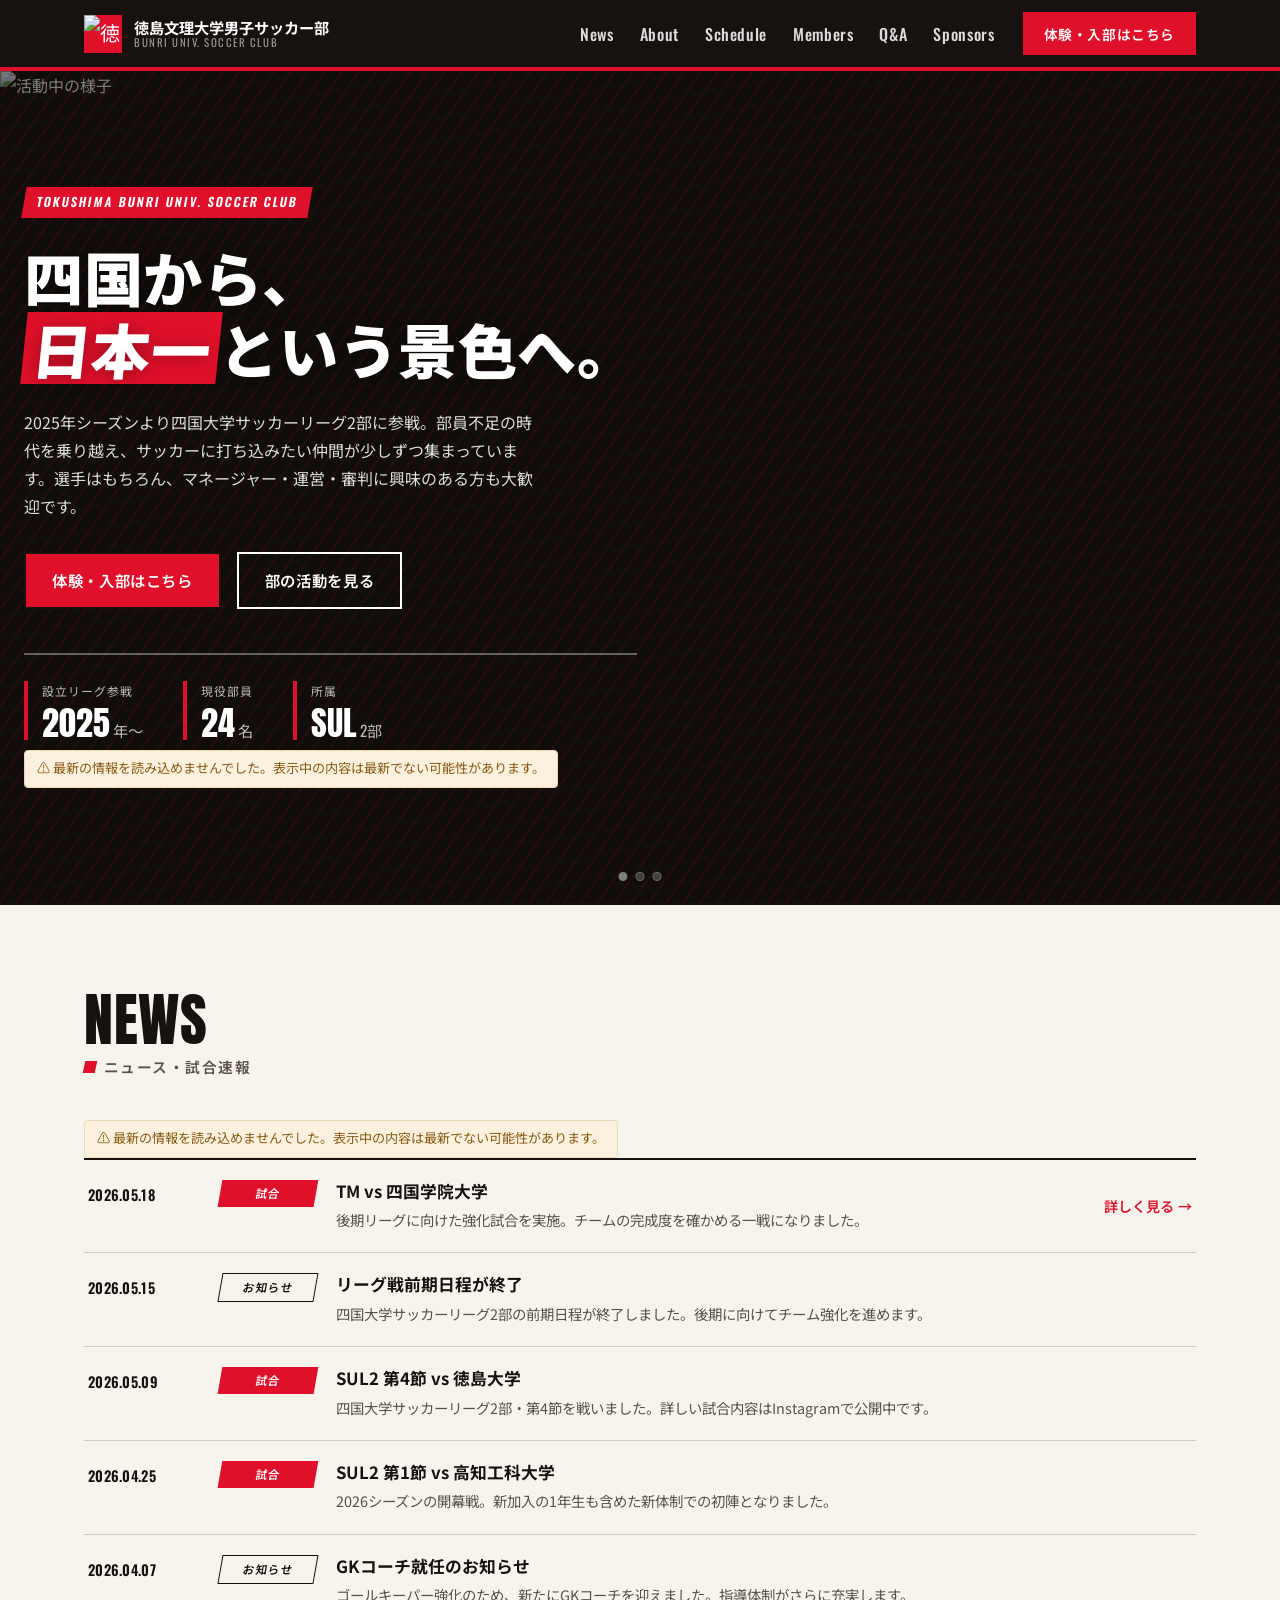
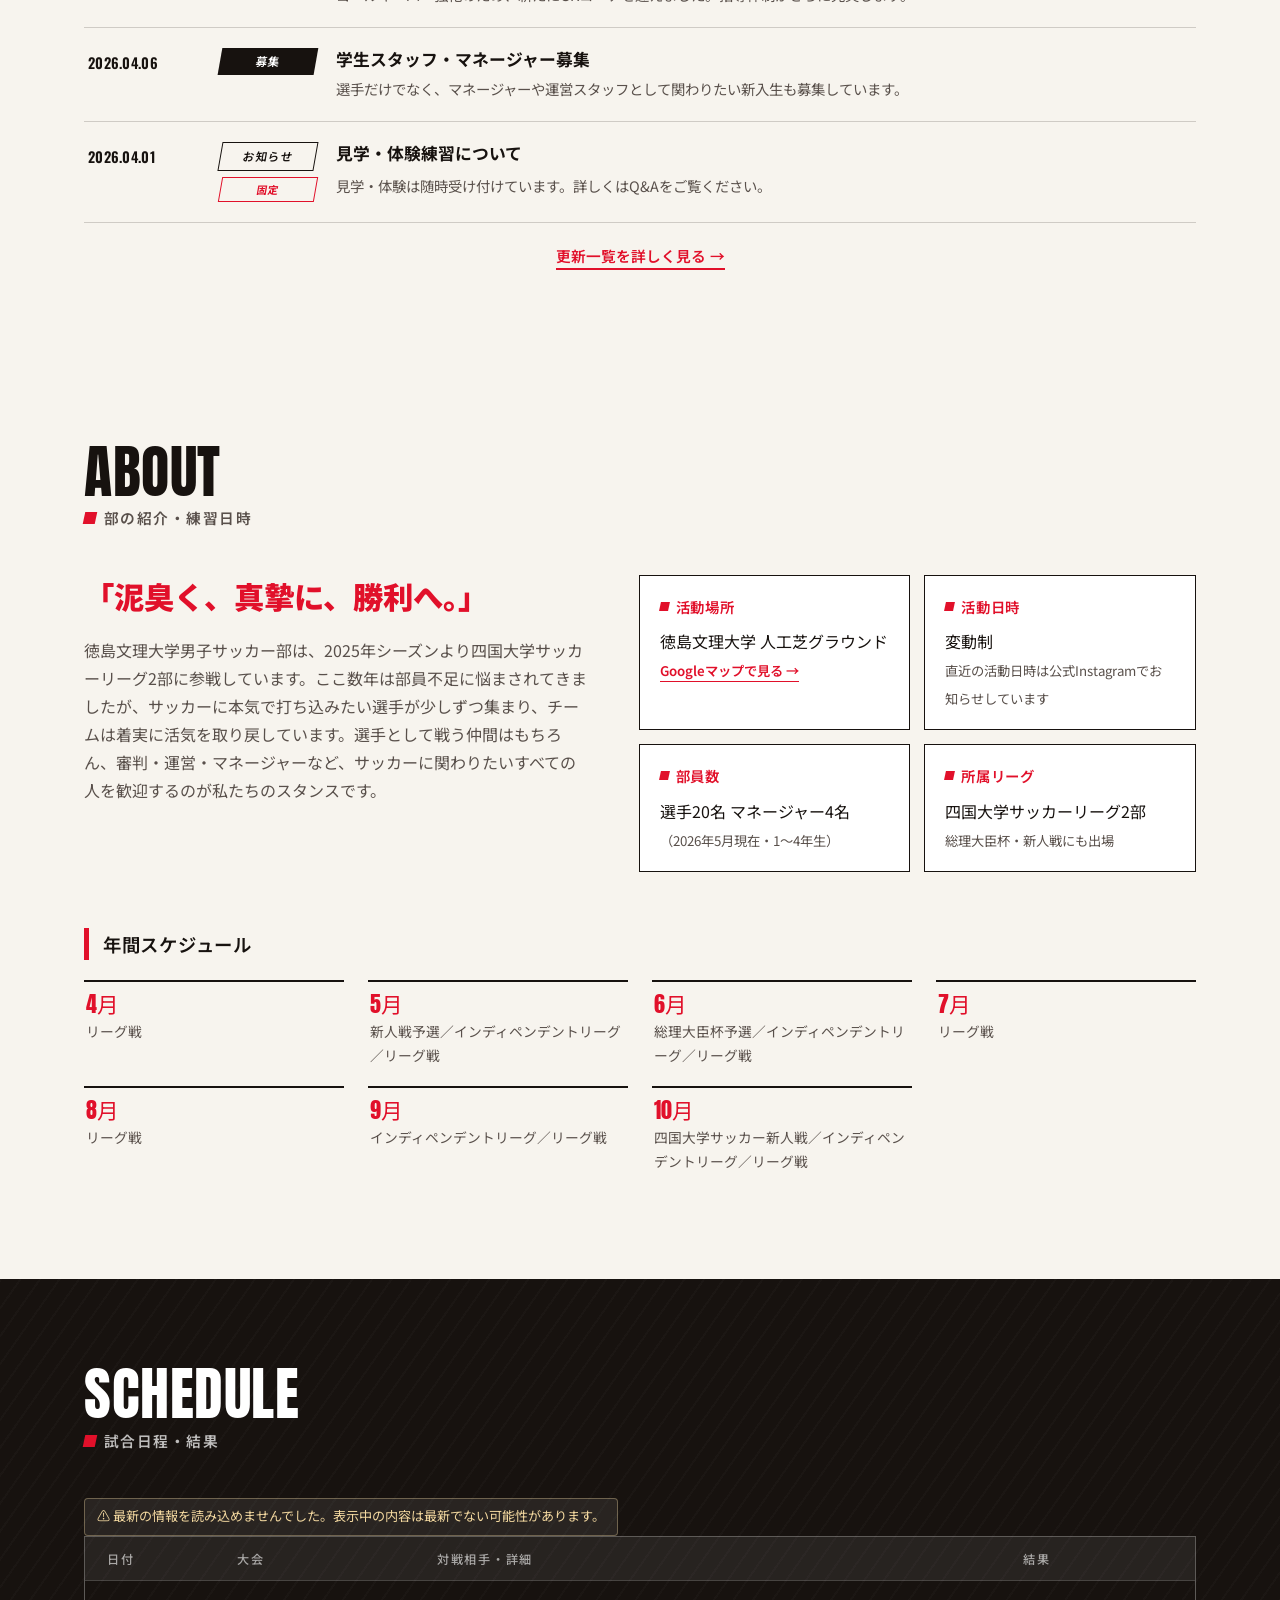
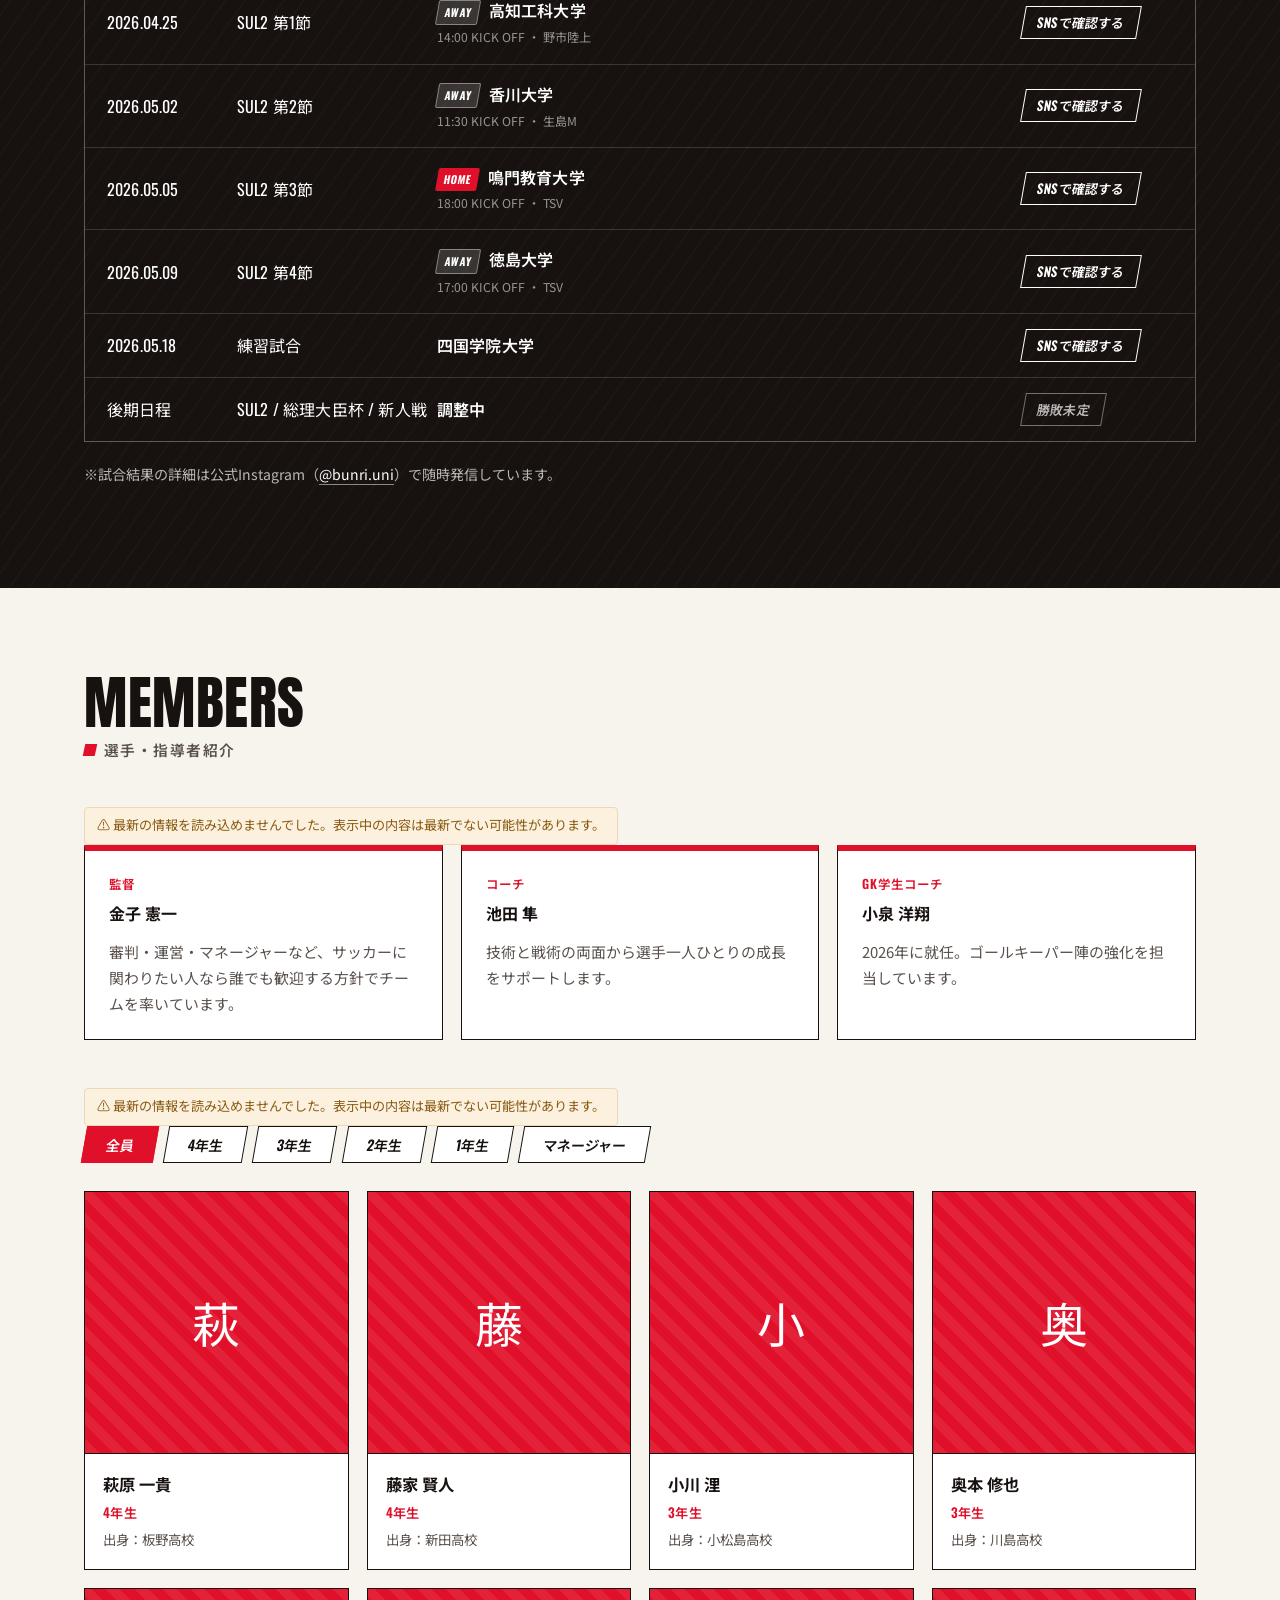
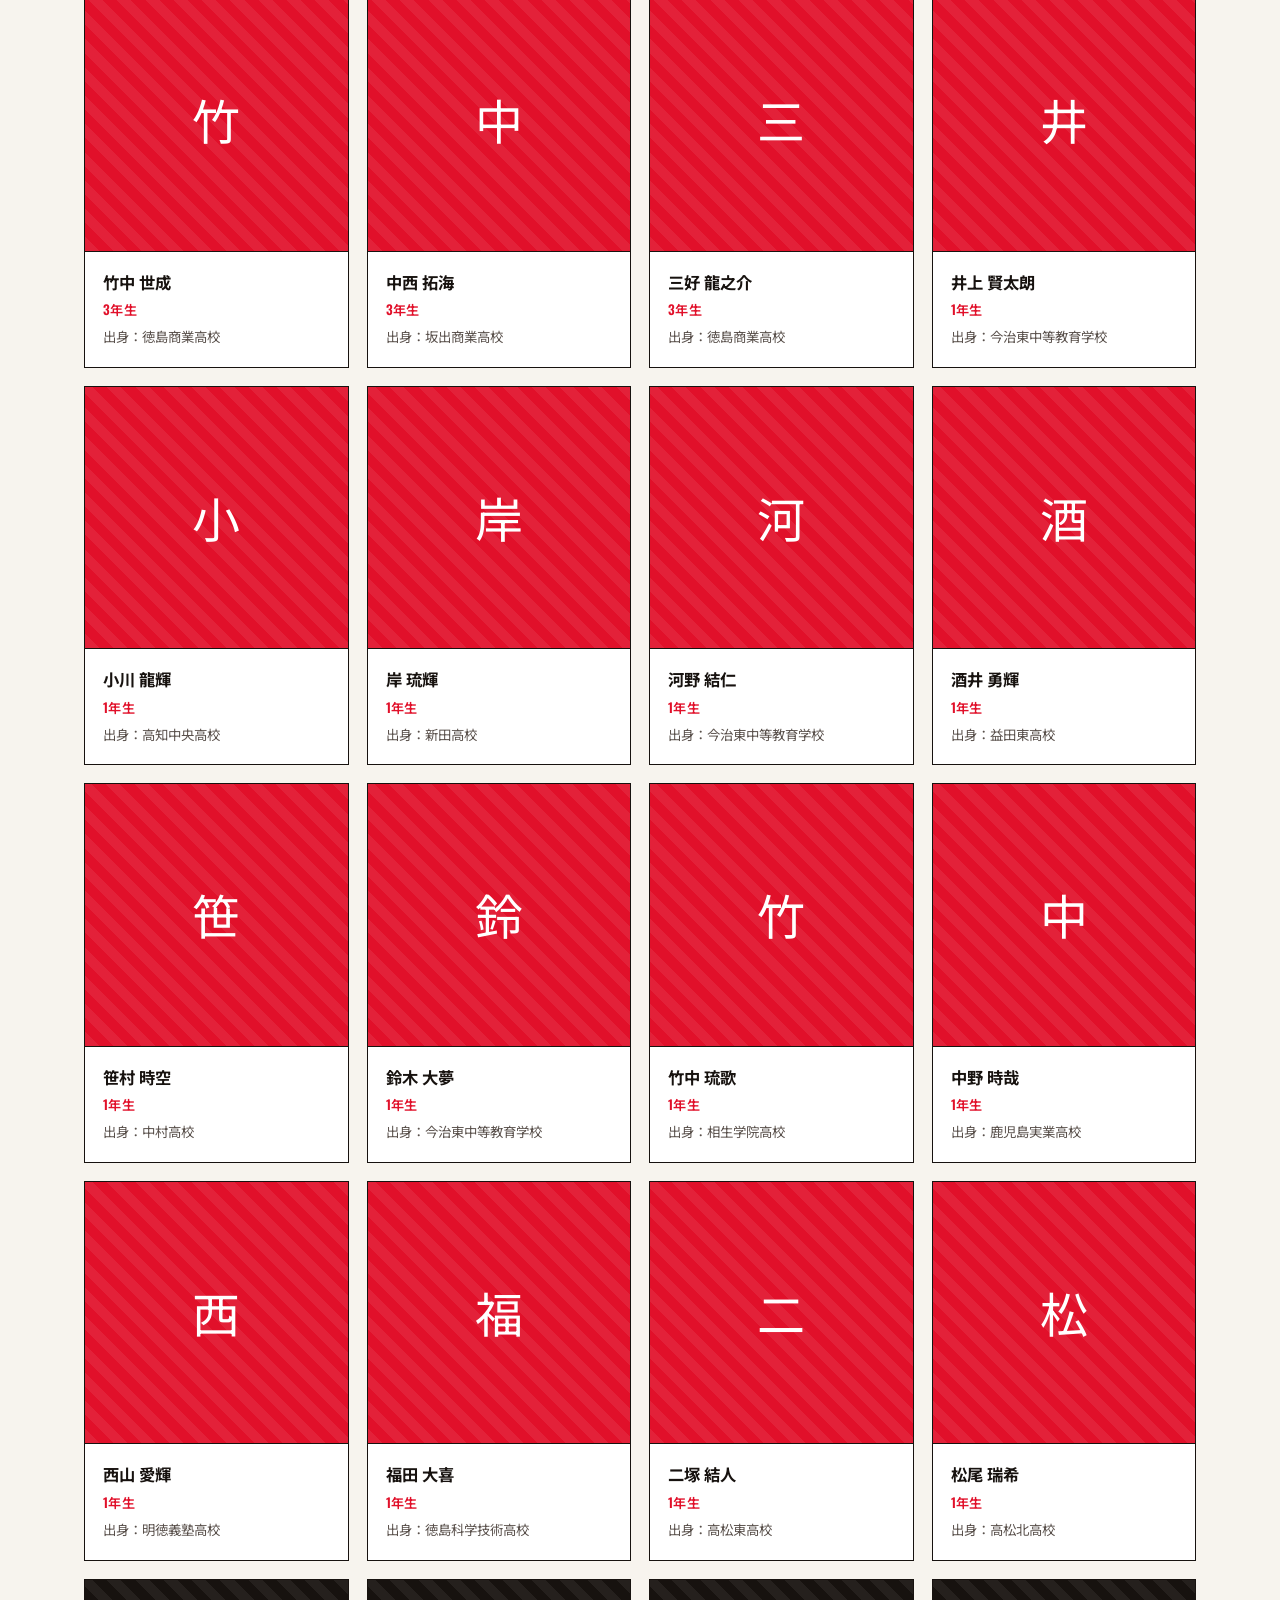
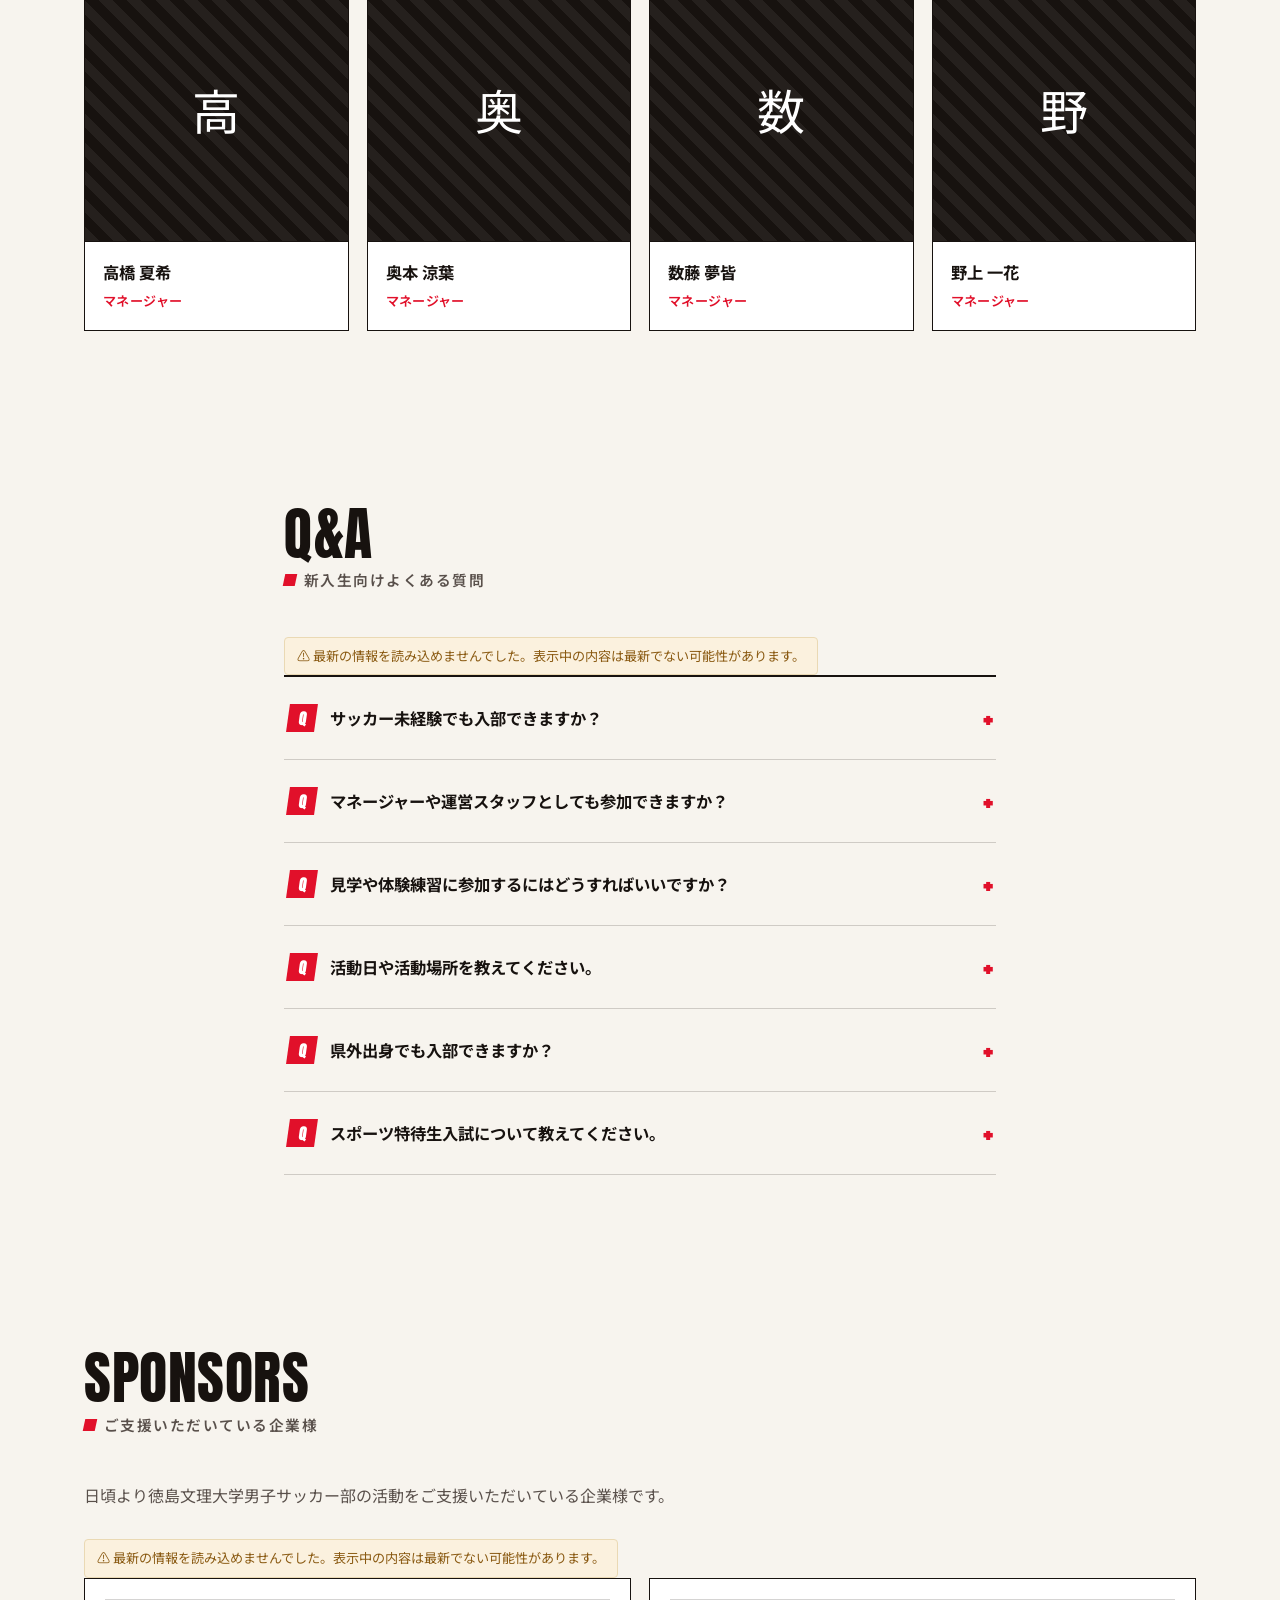
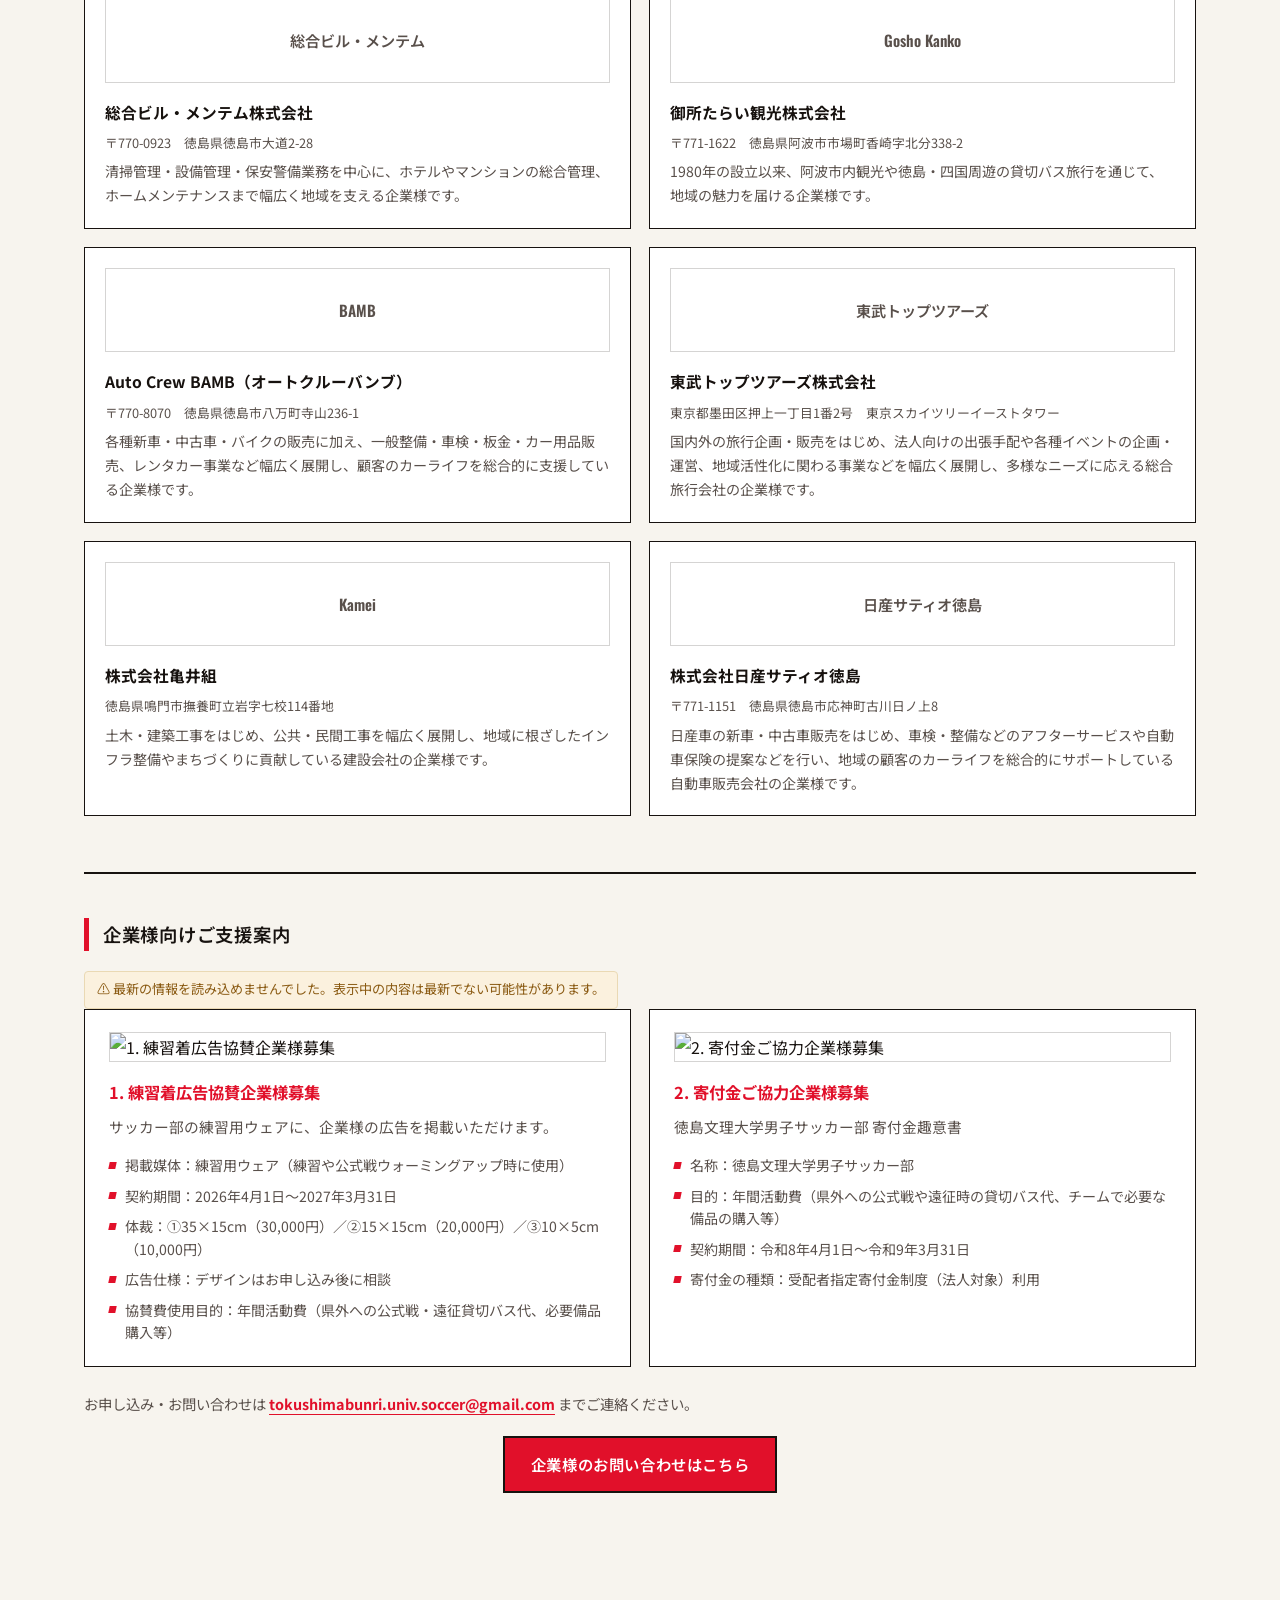
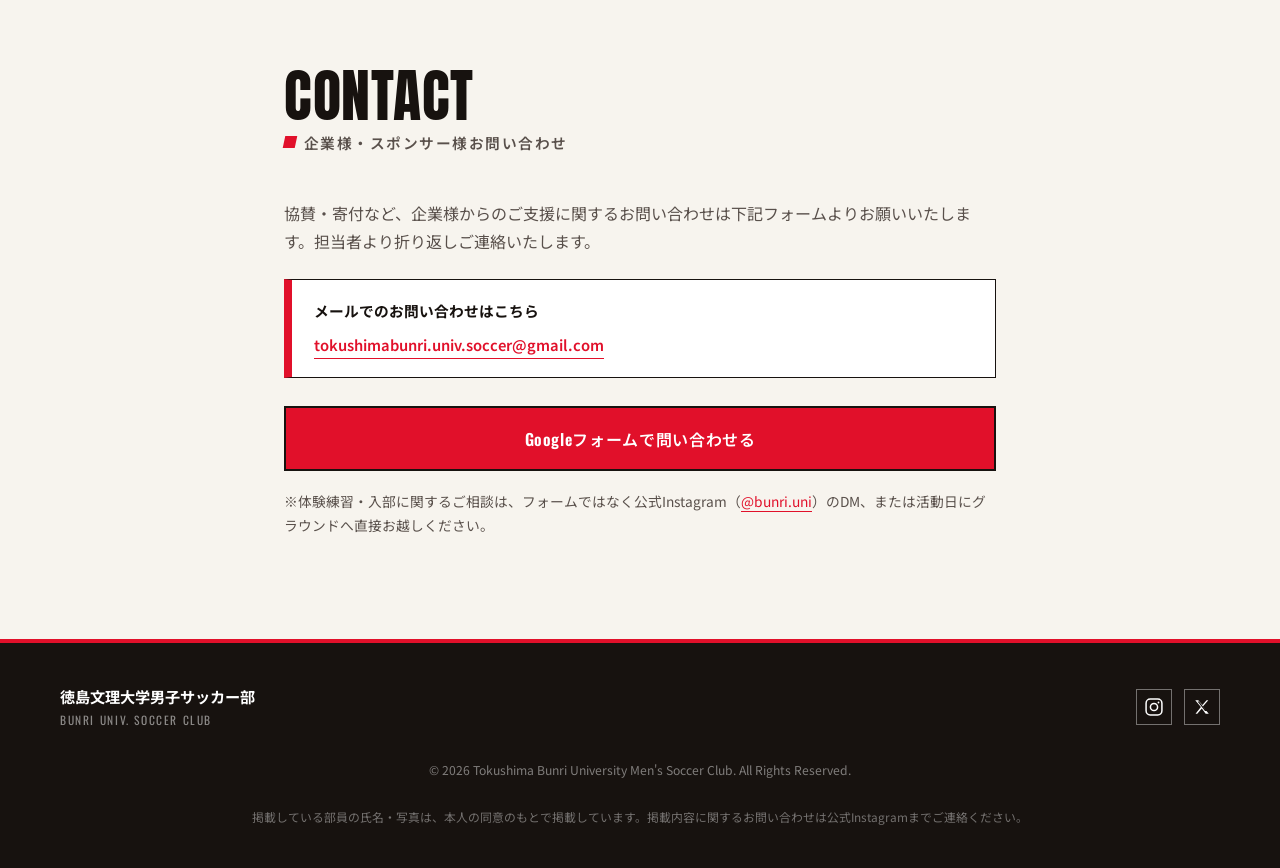
==== index.html @ 8943a833 "Add files via upload" ====
﻿<!DOCTYPE html>
<html lang="ja">
<head>
<meta charset="UTF-8">
<meta name="viewport" content="width=device-width, initial-scale=1.0">
<script>
  // ブラウザが「更新（リロード）前のスクロール位置を覚えておいて自動で戻す」機能を無効にする。
  // これが有効なままだと、こちらでJSから一番上に戻しても、ブラウザが後から
  // 元のスクロール位置に戻してしまうことがあるため、できるだけ早い段階で止めておく
  if ('scrollRestoration' in history) {
    history.scrollRestoration = 'manual';
  }
</script>
<title>徳島文理大学男子サッカー部 | 公式サイト</title>
<meta name="description" content="徳島文理大学男子サッカー部の公式サイト。2025年より四国大学サッカーリーグ2部に参戦。ニュース、試合日程、選手・スタッフ紹介はこちらから。">
<link rel="canonical" href="https://tbu-soccerclub.netlify.app/">
<meta property="og:locale" content="ja_JP">
<link rel="preload" as="image" href="images/top.webp">

<!-- favicon（タブに表示されるアイコン）。images/ の中の画像を差し替えれば、
     ここのHTMLは変えずにアイコンだけ変更できます -->
<link rel="icon" href="images/favicon.ico" sizes="any">
<link rel="icon" type="image/png" sizes="32x32" href="images/favicon-32x32.png">
<link rel="icon" type="image/png" sizes="16x16" href="images/favicon-16x16.png">
<link rel="icon" type="image/png" sizes="192x192" href="images/icon-192.png">
<link rel="apple-touch-icon" href="images/apple-touch-icon.png">

<!-- OGP（Instagram・X・LINEなどでURLをシェアした時に表示される情報）。
     ※サイトのURLが変わった場合は、og:url と og:image のドメイン部分
     （https://tbu-soccerclub.netlify.app）も合わせて書き換えてください -->
<meta property="og:type" content="website">
<meta property="og:site_name" content="徳島文理大学男子サッカー部">
<meta property="og:title" content="徳島文理大学男子サッカー部 | 公式サイト">
<meta property="og:description" content="徳島文理大学男子サッカー部の公式サイト。2025年より四国大学サッカーリーグ2部に参戦。ニュース、試合日程、選手・スタッフ紹介はこちらから。">
<meta property="og:url" content="https://tbu-soccerclub.netlify.app/">
<meta property="og:image" content="https://tbu-soccerclub.netlify.app/images/ogp.jpg">
<meta name="twitter:card" content="summary_large_image">
<link rel="preconnect" href="https://fonts.googleapis.com">
<link rel="preconnect" href="https://fonts.gstatic.com" crossorigin>
<link href="https://fonts.googleapis.com/css2?family=Anton&family=Noto+Sans+JP:wght@400;500;700;900&family=Oswald:wght@400;500;600;700&display=swap" rel="stylesheet">
<link rel="stylesheet" href="styles.css">

<!-- 構造化データ（JSON-LD）：検索エンジンに「この団体は何者か」を直接伝えるための情報。
     見た目には影響しない。SNSリンク等が変わった場合はここも合わせて更新してください。 -->
<script type="application/ld+json">
{
  "@context": "https://schema.org",
  "@type": "SportsTeam",
  "name": "徳島文理大学男子サッカー部",
  "alternateName": "BUNRI UNIV. SOCCER CLUB",
  "url": "https://tbu-soccerclub.netlify.app/",
  "logo": "https://tbu-soccerclub.netlify.app/images/logo.jpg",
  "sport": "https://en.wikipedia.org/wiki/Association_football",
  "memberOf": {
    "@type": "SportsOrganization",
    "name": "四国大学サッカーリーグ"
  },
  "sameAs": [
    "https://www.instagram.com/bunri.uni",
    "https://x.com/bunri_univ"
  ]
}
</script>
<!-- FAQ構造化データ（FAQPage）：Q&Aセクションの内容をGoogleに伝え、
     検索結果にアコーディオン形式のリッチリザルトとして表示される可能性があります。
     faqData（data.js）の内容を変更したときは、ここも合わせて更新してください -->
<script type="application/ld+json">
{
  "@context": "https://schema.org",
  "@type": "FAQPage",
  "mainEntity": [
    {
      "@type": "Question",
      "name": "サッカー未経験でも入部できますか？",
      "acceptedAnswer": {
        "@type": "Answer",
        "text": "可能です。基礎から取り組める環境を用意しているので、大学からサッカーを始めたいという方も歓迎します。まずは体験練習で雰囲気を見てみてください。"
      }
    },
    {
      "@type": "Question",
      "name": "マネージャーや運営スタッフとしても参加できますか？",
      "acceptedAnswer": {
        "@type": "Answer",
        "text": "はい、大歓迎です。選手としてプレーする以外にも、マネージャー・運営・審判に興味のある方を積極的に募集しています。実際にチームには複数名のマネージャーが在籍し、日々の活動を支えています。"
      }
    },
    {
      "@type": "Question",
      "name": "見学や体験練習に参加するにはどうすればいいですか？",
      "acceptedAnswer": {
        "@type": "Answer",
        "text": "活動日であればいつでも見学可能です。公式Instagram（@bunri.uni）のDMでご連絡いただくか、活動日に直接グラウンドへお越しいただいても大丈夫です。"
      }
    },
    {
      "@type": "Question",
      "name": "活動日や活動場所を教えてください。",
      "acceptedAnswer": {
        "@type": "Answer",
        "text": "徳島文理大学の人工芝グラウンドを拠点に活動しています。活動日時は時期によって変動するため、直近のスケジュールは公式Instagram（@bunri.uni）でご確認ください。"
      }
    },
    {
      "@type": "Question",
      "name": "県外出身でも入部できますか？",
      "acceptedAnswer": {
        "@type": "Answer",
        "text": "もちろんです。現在の部員も愛媛・高知・香川・島根・鹿児島など県外出身者が多数在籍しており、出身地を問わず活躍できるチームです。"
      }
    },
    {
      "@type": "Question",
      "name": "スポーツ特待生入試について教えてください。",
      "acceptedAnswer": {
        "@type": "Answer",
        "text": "徳島文理大学にはスポーツ特待生入試の制度があります。サッカー部としての詳しい条件や相談は、顧問の金子先生までご連絡ください。"
      }
    }
  ]
}
</script>
</head>
<body>

<a class="skip-link" href="#main">本文へスキップ</a>

<!-- ===== HEADER =====
     クラブ名・SNSリンクなどは data.js の siteData から自動反映されます -->
<header class="site-header" id="top">
  <div class="header-inner">
    <a href="#top" class="logo" aria-label="徳島文理大学男子サッカー部 トップへ">
      <span class="logo-mark js-logo-initial" aria-hidden="true">B</span>
      <span class="logo-text">
        <span class="logo-jp js-club-name-jp">徳島文理大学男子サッカー部</span>
        <span class="logo-en js-club-name-en">BUNRI UNIV. SOCCER CLUB</span>
      </span>
    </a>

    <button class="nav-toggle" id="navToggle" aria-expanded="false" aria-controls="primaryNav" aria-label="メニューを開く">
      <span></span><span></span><span></span>
    </button>

    <nav class="primary-nav" id="primaryNav">
      <ul>
        <li><a href="news.html" class="nav-link" id="navNews">News</a></li>
        <li><a href="#about" class="nav-link" id="navAbout">About</a></li>
        <li><a href="schedule.html" class="nav-link" id="navSchedule">Schedule</a></li>
        <li><a href="members.html" class="nav-link" id="navMembers">Members</a></li>
        <li><a href="#faq" class="nav-link" id="navFaq">Q&amp;A</a></li>
        <li><a href="#sponsors" class="nav-link" id="navSponsors">Sponsors</a></li>
      </ul>
      <a href="#" target="_blank" rel="noopener" class="btn btn-cta nav-cta js-instagram-link">体験・入部はこちら</a>
    </nav>
  </div>
</header>

<main id="main">

  <!-- ===== HERO =====
       見出し・写真・数字は data.js の heroData から自動反映されます -->
  <section class="hero" aria-label="トップビジュアル">
    <!-- heroData.photo に画像パスがあれば、ここに自動で写真（複数指定でスライドショー）が表示されます。
         無ければ下のダミー表示のままになります。 -->
    <div class="hero-photo" id="heroPhoto">
      <div class="photo-placeholder">
        <svg viewBox="0 0 64 64" width="64" height="64" aria-hidden="true">
          <circle cx="32" cy="32" r="27" fill="none" stroke="currentColor" stroke-width="2"/>
          <path d="M32 13 L40 19 L37 29 L27 29 L24 19 Z" fill="currentColor"/>
        </svg>
        <span>TEAM PHOTO</span>
      </div>
    </div>
    <!-- 写真の上に敷く暗めのベタ塗り（グラデーションは使わず、単色の半透明パネルで
         文字を読みやすくする。このサイトの「面で分ける」デザイン方針に合わせている） -->
    <div class="hero-overlay" aria-hidden="true"></div>
    <div class="hero-arc" aria-hidden="true"></div>
    <div class="hero-inner">
      <p class="eyebrow" id="heroEyebrow"></p>
      <h1 class="hero-copy" id="heroHeadline"></h1>
      <p class="hero-sub" id="heroSub"></p>
      <div class="hero-actions">
        <a href="#" target="_blank" rel="noopener" class="btn btn-cta js-instagram-link" id="heroCta">体験・入部はこちら</a>
        <a href="#about" class="btn btn-ghost">部の活動を見る</a>
      </div>
      <dl class="hero-stats" id="heroStats">
        <!-- data.js の heroData.stats がここに自動で表示されます -->
      </dl>
      <p class="sync-warning" id="settingsSyncWarning" hidden>⚠ 最新の情報を読み込めませんでした。表示中の内容は最新でない可能性があります。</p>
    </div>
  </section>

  <!-- ===== NEWS =====
       中身は data.js の newsData を JavaScript で自動的に流し込みます。 -->
  <section class="section news-section" id="news">
    <div class="section-inner">
      <div class="section-head">
        <h2 class="section-title"><span class="section-title-en">News</span><span class="section-title-jp">ニュース・試合速報</span></h2>
      </div>
      <p class="sync-warning" id="newsSyncWarning" hidden>⚠ 最新の情報を読み込めませんでした。表示中の内容は最新でない可能性があります。</p>

      <div class="news-grid" id="newsGrid">
        <!-- data.js の newsData がここに自動で表示されます -->
      </div>
      <p class="section-note" id="newsMoreNote" hidden></p>
      <p class="news-more-link"><a href="news.html" class="section-link">更新一覧を詳しく見る →</a></p>
      <div class="section-extras" id="newsExtras">
        <!-- 「その他」シートで「Newsの「◯◯」」という行を追加すると、ここに自動で表示されます -->
      </div>
    </div>
  </section>

  <!-- ===== ABOUT & SCHEDULE =====
       中身は data.js の aboutData を JavaScript で自動的に流し込みます。 -->
  <section class="section about-section" id="about">
    <div class="section-inner">
      <h2 class="section-title"><span class="section-title-en">About</span><span class="section-title-jp">部の紹介・練習日時</span></h2>

      <div class="about-grid">
        <div class="about-lead">
          <p class="about-slogan" id="aboutSlogan"></p>
          <p class="about-text" id="aboutText"></p>
        </div>

        <dl class="about-facts" id="aboutFacts">
          <!-- data.js の aboutData.facts がここに自動で表示されます -->
        </dl>
      </div>

      <div class="year-schedule">
        <h3 class="sub-title">年間スケジュール</h3>
        <div class="year-schedule-grid" id="yearScheduleGrid">
          <!-- data.js の aboutData.yearSchedule がここに自動で表示されます -->
        </div>
      </div>
    </div>
  </section>

  <!-- ===== SCHEDULE / RESULTS =====
       中身は data.js の scheduleData を JavaScript で自動的に流し込みます。 -->
  <section class="section results-section" id="schedule">
    <div class="section-inner">
      <h2 class="section-title section-title--light"><span class="section-title-en">Schedule</span><span class="section-title-jp">試合日程・結果</span></h2>
      <p class="sync-warning sync-warning--light" id="scheduleSyncWarning" hidden>⚠ 最新の情報を読み込めませんでした。表示中の内容は最新でない可能性があります。</p>

      <div class="scoreboard" role="table" aria-label="2026シーズン 四国大学サッカーリーグ2部の試合日程">
        <div class="scoreboard-row scoreboard-head" role="row">
          <span role="columnheader">日付</span>
          <span role="columnheader">大会</span>
          <span role="columnheader">対戦相手・詳細</span>
          <span role="columnheader">結果</span>
        </div>
        <div id="scheduleBody">
          <!-- data.js の scheduleData がここに自動で表示されます -->
        </div>
      </div>
      <p class="section-note section-note--light" id="scheduleMoreNote" hidden></p>
      <p class="schedule-more-link" id="scheduleMoreLink" hidden><a href="schedule.html" class="section-link">全日程を見る →</a></p>
      <p class="results-note">
        ※試合結果の詳細は公式Instagram（<a href="#" target="_blank" rel="noopener" class="js-instagram-link"><span class="js-instagram-handle">@bunri.uni</span></a>）で随時発信しています。
      </p>
      <div class="section-extras section-extras--light" id="scheduleExtras">
        <!-- 「その他」シートで「Scheduleの「◯◯」」という行を追加すると、ここに自動で表示されます -->
      </div>
    </div>
  </section>

  <!-- ===== MEMBERS =====
       監督・コーチのコメントは data.js の staffData、
       選手カードは data.js の playersData を JavaScript で自動的に流し込みます。 -->
  <section class="section members-section" id="members">
    <div class="section-inner">
      <h2 class="section-title"><span class="section-title-en">Members</span><span class="section-title-jp">選手・指導者紹介</span></h2>

      <!-- スマホ版だけ表示（CSSで出し分け）。部員一覧の代わりに、
           人数・代表写真・「部員紹介を見る」ボタンだけを表示する -->
      <div class="members-summary" id="membersSummary">
        <img class="members-summary-photo" id="membersSummaryPhoto" src="" alt="部員集合写真" loading="lazy">
        <p class="members-summary-count" id="membersSummaryCount"></p>
        <a href="members.html" class="btn btn-cta">部員紹介を見る</a>
      </div>

      <!-- PC版はこちらがそのまま表示される。スマホ版はCSSで非表示になる -->
      <div class="members-full" id="membersFull">
        <p class="sync-warning" id="staffSyncWarning" hidden>⚠ 最新の情報を読み込めませんでした。表示中の内容は最新でない可能性があります。</p>
        <div class="staff-comments" id="staffComments">
          <!-- data.js の staffData がここに自動で表示されます -->
        </div>

        <p class="sync-warning" id="playersSyncWarning" hidden>⚠ 最新の情報を読み込めませんでした。表示中の内容は最新でない可能性があります。</p>
        <div class="filter-bar" role="group" aria-label="選手フィルター" id="filterBar">
          <button class="filter-btn is-active" data-filter="all">全員</button>
          <button class="filter-btn" data-filter="4年">4年生</button>
          <button class="filter-btn" data-filter="3年">3年生</button>
          <button class="filter-btn" data-filter="2年">2年生</button>
          <button class="filter-btn" data-filter="1年">1年生</button>
          <!-- スタッフの役職ボタンは、スプレッドシートの「役職」列に入力された
               文字ごとに script.js が自動で生成してここに追加します -->
        </div>

        <div class="player-grid" id="playerGrid">
          <!-- data.js の playersData がここに自動で表示されます -->
        </div>
        <p class="filter-empty" id="filterEmpty" hidden>該当する部員がいません。</p>
        <p class="member-more-link" id="memberMoreLink" hidden><a href="members.html" class="section-link">部員全員を見る →</a></p>
        <div class="section-extras" id="membersExtras">
          <!-- 「その他」シートで「Membersの「◯◯」」という行を追加すると、ここに自動で表示されます -->
        </div>
      </div>
    </div>
  </section>

  <!-- ===== FAQ =====
       質問・回答は data.js の faqData を JavaScript で自動的に流し込みます。 -->
  <section class="section faq-section" id="faq">
    <div class="section-inner section-inner--narrow">
      <h2 class="section-title"><span class="section-title-en">Q&amp;A</span><span class="section-title-jp">新入生向けよくある質問</span></h2>

      <p class="sync-warning" id="faqSyncWarning" hidden>⚠ 最新の情報を読み込めませんでした。表示中の内容は最新でない可能性があります。</p>
      <div class="accordion" id="faqAccordion">
        <!-- data.js の faqData がここに自動で表示されます -->
      </div>
      <div class="section-extras" id="faqExtras">
        <!-- 「その他」シートで「Q&amp;Aの「◯◯」」という行を追加すると、ここに自動で表示されます -->
      </div>
    </div>
  </section>

  <!-- ===== SPONSORS =====
       企業紹介は data.js の sponsorsData、支援案内は supportData から
       JavaScript で自動的に流し込みます。 -->
  <section class="section sponsors-section" id="sponsors">
    <div class="section-inner">
      <h2 class="section-title"><span class="section-title-en">Sponsors</span><span class="section-title-jp">ご支援いただいている企業様</span></h2>
      <p class="sponsors-lead">日頃より徳島文理大学男子サッカー部の活動をご支援いただいている企業様です。</p>
      <p class="sync-warning" id="sponsorsSyncWarning" hidden>⚠ 最新の情報を読み込めませんでした。表示中の内容は最新でない可能性があります。</p>

      <ul class="sponsor-grid" id="sponsorGrid">
        <!-- data.js の sponsorsData がここに自動で表示されます -->
      </ul>
      <div class="section-extras" id="sponsorsExtras">
        <!-- 「その他」シートで「Sponsorsの「◯◯」」という行を追加すると、ここに自動で表示されます -->
      </div>

      <div class="sponsor-support">
        <h3 class="sub-title">企業様向けご支援案内</h3>
        <p class="sync-warning" id="supportSyncWarning" hidden>⚠ 最新の情報を読み込めませんでした。表示中の内容は最新でない可能性があります。</p>
        <div class="support-grid" id="supportGrid">
          <!-- data.js の supportData がここに自動で表示されます -->
        </div>
        <p class="support-contact">
          お申し込み・お問い合わせは
          <a href="#" class="js-sponsor-email">tokushimabunri.univ.soccer@gmail.com</a>
          までご連絡ください。
        </p>
        <a href="#contact" class="btn btn-cta support-cta">企業様のお問い合わせはこちら</a>
      </div>
    </div>
  </section>

  <!-- ===== CONTACT =====
       企業様・スポンサー様専用のお問い合わせフォームです。
       体験練習・入部のご相談は、公式Instagramへ直接ご連絡いただく形にしています。 -->
  <section class="section contact-section" id="contact">
    <div class="section-inner section-inner--narrow">
      <h2 class="section-title"><span class="section-title-en">Contact</span><span class="section-title-jp">企業様・スポンサー様お問い合わせ</span></h2>
      <p class="contact-lead">協賛・寄付など、企業様からのご支援に関するお問い合わせは下記フォームよりお願いいたします。担当者より折り返しご連絡いたします。</p>

      <div class="contact-alt">
        <p><strong>メールでのお問い合わせはこちら</strong></p>
        <div class="contact-alt-links">
          <a href="#" class="js-sponsor-email">tokushimabunri.univ.soccer@gmail.com</a>
        </div>
      </div>

      <a href="#" id="gformButton" target="_blank" rel="noopener" class="btn btn-cta gform-button">Googleフォームで問い合わせる</a>

      <p class="contact-note">※体験練習・入部に関するご相談は、フォームではなく公式Instagram（<a href="#" target="_blank" rel="noopener" class="js-instagram-link"><span class="js-instagram-handle">@bunri.uni</span></a>）のDM、または活動日にグラウンドへ直接お越しください。</p>
    </div>
  </section>

</main>

<!-- ===== FOOTER =====
     クラブ名・SNSリンク・著作権表記は data.js の siteData から自動反映されます -->
<footer class="site-footer">
  <div class="footer-inner">
    <div class="footer-brand">
      <span class="logo-jp js-club-name-jp">徳島文理大学男子サッカー部</span>
      <span class="logo-en js-club-name-en">BUNRI UNIV. SOCCER CLUB</span>
    </div>

    <ul class="footer-social">
      <li><a href="#" target="_blank" rel="noopener" aria-label="Instagram" class="js-instagram-link">
        <svg viewBox="0 0 24 24" width="20" height="20"><rect x="2.5" y="2.5" width="19" height="19" rx="5" fill="none" stroke="currentColor" stroke-width="1.8"/><circle cx="12" cy="12" r="4.3" fill="none" stroke="currentColor" stroke-width="1.8"/><circle cx="17.4" cy="6.6" r="1.1" fill="currentColor"/></svg>
      </a></li>
      <li><a href="#" target="_blank" rel="noopener" aria-label="X (Twitter)" class="js-x-link">
        <svg viewBox="0 0 24 24" width="18" height="18"><path fill="currentColor" d="M3 3l7.5 9.1L3.4 21h2.3l6-6.9L16.9 21H21l-7.9-9.6L20.4 3h-2.3l-5.6 6.4L7.1 3H3zm3.1 1.6h2l9.9 12.8h-2L6.1 4.6z"/></svg>
      </a></li>
    </ul>

    <p class="footer-copy" id="footerCopy">&copy; 2026 Tokushima Bunri University Men's Soccer Club. All Rights Reserved.</p>
    <p class="footer-note">掲載している部員の氏名・写真は、本人の同意のもとで掲載しています。掲載内容に関するお問い合わせは公式Instagramまでご連絡ください。</p>
  </div>
</footer>

<script src="data.js"></script>
<script src="common.js"></script>
<script src="sheets-sync.js"></script>
<script src="script.js"></script>
</body>
</html>
---- styles.css ----
/* =========================================================
   徳島文理大学男子サッカー部 - スタイルシート
   デザイン方針：部活ポスター風（角ばった・平面的・赤×黒×紙色）
   ・グラデーション、丸角、ぼかし影は使わない
   ・アクセントは「斜めに傾いたタグ」「ベタ塗りのずらし影」
========================================================= */
:root{
  --red:        #E1102A;
  --red-deep:   #A50D20;
  --ink:        #17120F;
  --ink-soft:   #59504B;
  --paper:      #F7F4EE;
  --white:      #FFFFFF;
  --line:       rgba(23,18,15,.18);

  --font-display: "Anton", "Oswald", "Noto Sans JP", sans-serif;
  --font-label: "Oswald", "Noto Sans JP", sans-serif;
  --font-body: "Noto Sans JP", sans-serif;

  --max-width: 1160px;
  --header-height: 66px; /* .site-header の実際の高さの目安（ヒーローを「画面いっぱい」にする計算に使う） */
}

*, *::before, *::after{ box-sizing: border-box; }
html{ scroll-behavior: smooth; }
@media (prefers-reduced-motion: reduce){
  html{ scroll-behavior: auto; }
  *{ animation-duration: .001ms !important; animation-iteration-count: 1 !important; transition-duration: .001ms !important; }
}

body{
  margin: 0;
  font-family: var(--font-body);
  color: var(--ink);
  background: var(--paper);
  line-height: 1.75;
  -webkit-font-smoothing: antialiased;
}

h1, h2, h3{ font-family: var(--font-display); margin: 0; font-weight: 400; }

a{ color: inherit; text-decoration: none; }
ul{ list-style: none; margin: 0; padding: 0; }
img{ max-width: 100%; display: block; }
button{ font-family: inherit; cursor: pointer; }
input, textarea, select{ font-family: inherit; font-size: 1rem; }

::selection{ background: var(--red); color: var(--white); }

.skip-link{
  position: absolute; left: -999px; top: 0;
  background: var(--red); color: var(--white); padding: .6em 1em; z-index: 200;
}
.skip-link:focus{ left: 0; }

:focus-visible{
  outline: 3px solid var(--red);
  outline-offset: 2px;
}

.section-inner{
  max-width: var(--max-width);
  margin: 0 auto;
  padding: 0 24px;
}
.section-inner--narrow{ max-width: 760px; }

.section{ padding: 88px 0; }

/* ---- 見出し：大きな英字＋赤い角形マーク付き日本語ラベル ---- */
.section-head{
  display: flex;
  align-items: flex-end;
  justify-content: space-between;
  gap: 20px;
  margin-bottom: 40px;
  flex-wrap: wrap;
}
.section-link{
  font-family: var(--font-label);
  font-weight: 600;
  font-size: .92rem;
  color: var(--red);
  border-bottom: 2px solid var(--red);
  padding-bottom: 2px;
  white-space: nowrap;
}
.section-link:hover{ background: var(--red); color: var(--white); }

.section-title{
  display: flex;
  flex-direction: column;
  gap: 6px;
  margin-bottom: 44px;
}
.section-head .section-title{ margin-bottom: 0; }
.section-title-en{
  font-family: var(--font-display);
  font-size: clamp(2.5rem, 5.8vw, 3.6rem);
  letter-spacing: .01em;
  color: var(--ink);
  line-height: .95;
  text-transform: uppercase;
}
.section-title-jp{
  font-family: var(--font-label);
  font-size: .92rem;
  font-weight: 600;
  letter-spacing: .1em;
  color: var(--ink-soft);
  display: flex;
  align-items: center;
  gap: 8px;
}
.section-title-jp::before{
  content: "";
  width: 12px;
  height: 12px;
  background: var(--red);
  transform: skewX(-12deg);
  flex-shrink: 0;
}
.section-title--light .section-title-en{ color: var(--white); }
.section-title--light .section-title-jp{ color: rgba(255,255,255,.72); }

.sub-title{
  font-family: var(--font-label);
  font-size: 1.15rem;
  font-weight: 600;
  letter-spacing: .04em;
  color: var(--ink);
  margin: 0 0 20px;
  padding-left: 14px;
  border-left: 5px solid var(--red);
}

/* ---- ボタン：角ばった長方形＋ベタ塗りずらし影 ---- */
.btn{
  display: inline-flex;
  align-items: center;
  justify-content: center;
  gap: .4em;
  padding: .85em 1.7em;
  font-family: var(--font-label);
  font-weight: 600;
  font-size: .96rem;
  letter-spacing: .04em;
  border: 2px solid var(--ink);
  background: transparent;
  color: var(--ink);
  transition: transform .12s ease, box-shadow .12s ease, background-color .12s ease, color .12s ease;
  white-space: nowrap;
}
.btn:hover{
  transform: translate(-3px, -3px);
  box-shadow: 5px 5px 0 var(--ink);
}
.btn-cta{
  background: var(--red);
  border-color: var(--ink);
  color: var(--white);
}
.btn-ghost{
  border-color: var(--ink);
  color: var(--ink);
}
.btn-ghost:hover{ background: var(--ink); color: var(--white); }

/* =========================================================
   HEADER
========================================================= */
.site-header{
  position: sticky;
  top: 0;
  z-index: 100;
  background: var(--ink);
  border-bottom: 4px solid var(--red);
}
.header-inner{
  max-width: var(--max-width);
  margin: 0 auto;
  padding: 12px 24px;
  display: flex;
  align-items: center;
  justify-content: space-between;
  gap: 16px;
}
.logo{
  display: flex;
  align-items: center;
  gap: 12px;
  color: var(--white);
}
.logo-mark{
  display: flex;
  align-items: center;
  justify-content: center;
  width: 38px;
  height: 38px;
  background: var(--red);
  color: var(--white);
  font-family: var(--font-display);
  font-size: 1.25rem;
  flex-shrink: 0;
  overflow: hidden;
}
.logo-mark-img{
  width: 100%;
  height: 100%;
  object-fit: cover;
  display: block;
}
.logo-text{ display: flex; flex-direction: column; line-height: 1.2; }
.logo-jp{ font-weight: 700; font-size: .95rem; }
.logo-en{
  font-family: var(--font-label);
  font-size: .68rem;
  letter-spacing: .14em;
  color: rgba(255,255,255,.55);
}

.nav-toggle{
  display: none;
  flex-direction: column;
  justify-content: center;
  gap: 5px;
  width: 40px;
  height: 40px;
  background: transparent;
  border: none;
  padding: 0;
}
.nav-toggle span{
  display: block;
  height: 2px;
  background: var(--white);
}

.primary-nav{
  display: flex;
  align-items: center;
  gap: 26px;
}
.primary-nav ul{
  display: flex;
  gap: 22px;
}
.nav-link{
  font-family: var(--font-label);
  font-weight: 500;
  font-size: 1rem;
  letter-spacing: .04em;
  color: rgba(255,255,255,.85);
  padding: 6px 2px;
  border-bottom: 2px solid transparent;
  transition: border-color .12s ease, color .12s ease;
}
.nav-link:hover{ color: var(--red); border-color: var(--red); }
.nav-cta{
  padding: .55em 1.4em;
  font-size: .86rem;
  border-color: var(--red);
}
.nav-cta:hover{
  transform: none;
  box-shadow: none;
  background: var(--red-deep);
  border-color: var(--red-deep);
}

@media (max-width: 900px){
  .nav-toggle{ display: flex; }
  .primary-nav{
    position: fixed;
    inset: 66px 0 auto 0;
    background: var(--ink);
    flex-direction: column;
    align-items: stretch;
    padding: 20px 24px 28px;
    gap: 20px;
    border-bottom: 4px solid var(--red);
    transform: translateY(-120%);
    opacity: 0;
    transition: transform .22s ease, opacity .22s ease;
  }
  .primary-nav.is-open{ transform: translateY(0); opacity: 1; }
  .primary-nav ul{ flex-direction: column; gap: 4px; }
  .nav-link{ display: block; padding: 12px 4px; border-bottom: 1px solid rgba(255,255,255,.12); }
  .nav-cta{ text-align: center; margin-top: 4px; }
}

/* =========================================================
   HERO（写真を画面いっぱいに敷き、暗めのベタ塗りパネルで
   文字を読みやすくする。グラデーションではなく単色の半透明を
   使うことで、このサイトの「面で分ける」ポスター的な方針を保つ）
========================================================= */
.hero{
  position: relative;
  overflow: hidden;
  background: var(--ink); /* 写真が読み込まれる前・無い場合の下地 */
  color: var(--white);
  padding: 80px 24px;
  display: flex;
  align-items: center;
  border-bottom: 2px solid var(--ink);
  /* ヘッダー(sticky)の高さを差し引いて、ヘッダー＋ヒーローでちょうど画面1枚分になるようにする。
     dvh対応ブラウザでは、スマホのアドレスバーの出し引きにも自然に追従する */
  height: calc(100vh - var(--header-height));
  height: calc(100dvh - var(--header-height));
  min-height: 480px; /* 極端に低い画面でも文字が窮屈にならないための下限 */
}
/* 写真（1枚 or 複数枚のスライドショー）：背景として画面いっぱいに敷く */
.hero-photo{
  position: absolute;
  inset: 0;
  z-index: 0;
  overflow: hidden;
  background: var(--ink);
}
.hero-slide{
  position: absolute;
  inset: 0;
  opacity: 0;
  transition: opacity 1.1s ease;
  z-index: 0;
}
.hero-slide.is-active{ opacity: 1; z-index: 1; }
.hero-photo-img{
  width: 100%;
  height: 100%;
  object-fit: cover;
  display: block;
}
/* 写真の上に敷く、単色の半透明パネル（文字を読みやすくするため。
   グラデーションは使わない） */
.hero-overlay{
  position: absolute;
  inset: 0;
  z-index: 1;
  background: rgba(10, 8, 7, .52);
  pointer-events: none;
}
/* うっすら赤の斜線テクスチャ（ポスターの網掛け風）。画面全体に敷く */
.hero-arc{
  position: absolute;
  inset: 0;
  z-index: 2;
  pointer-events: none;
  background: repeating-linear-gradient(
    -55deg,
    transparent 0 12px,
    rgba(225,16,42,.1) 12px 14px
  );
}
.hero-inner{ position: relative; z-index: 3; max-width: 640px; }
.eyebrow{
  display: inline-block;
  font-family: var(--font-label);
  letter-spacing: .16em;
  font-size: .78rem;
  font-weight: 600;
  color: var(--white);
  background: var(--red);
  padding: .35em 1em;
  transform: skewX(-10deg);
  margin: 0 0 22px;
}
.hero-copy{
  font-family: var(--font-body);
  font-weight: 900;
  font-size: clamp(2.3rem, 5.4vw, 3.7rem);
  line-height: 1.22;
  letter-spacing: .01em;
  color: var(--white);
  text-shadow: 0 2px 18px rgba(0,0,0,.35); /* 写真の明暗が揺れても文字の輪郭が飛ばないように */
}
.hero-copy-accent{
  display: inline-block;
  background: var(--red);
  color: var(--white);
  padding: 0 .14em;
  transform: skewX(-6deg);
}
.hero-sub{
  margin: 24px 0 32px;
  font-size: 1rem;
  color: rgba(255,255,255,.86);
  max-width: 520px;
}
.hero-actions{ display: flex; gap: 16px; flex-wrap: wrap; margin-bottom: 44px; }
.hero .btn-ghost{ border-color: var(--white); color: var(--white); }
.hero .btn-ghost:hover{ background: var(--white); color: var(--ink); box-shadow: 5px 5px 0 rgba(255,255,255,.35); }

.hero-stats{
  display: flex;
  gap: 40px;
  margin: 0;
  padding-top: 26px;
  border-top: 2px solid rgba(255,255,255,.35);
  flex-wrap: wrap;
}
.hero-stats > div{
  border-left: 4px solid var(--red);
  padding-left: 14px;
}
.hero-stats dt{
  font-family: var(--font-label);
  font-size: .74rem;
  letter-spacing: .08em;
  color: rgba(255,255,255,.72);
  margin-bottom: 4px;
}
.hero-stats dd{
  margin: 0;
  font-family: var(--font-display);
  font-size: 2.1rem;
  line-height: 1;
  color: var(--white);
}
.hero-stats dd span{
  font-size: .95rem;
  font-family: var(--font-label);
  margin-left: 3px;
  color: rgba(255,255,255,.72);
}

/* インジケーター（点）：写真が複数枚（スライドショー）のときだけJSで表示される */
.hero-dots{
  position: absolute;
  bottom: 22px;
  left: 50%;
  transform: translateX(-50%);
  display: flex;
  gap: 8px;
  z-index: 4;
}
.hero-dot{
  width: 9px;
  height: 9px;
  border-radius: 50%;
  background: rgba(255,255,255,.45);
  border: 1.5px solid rgba(255,255,255,.7);
  padding: 0;
  cursor: pointer;
  transition: background .2s;
}
.hero-dot.is-active{ background: var(--white); }

/* 写真が1枚も設定されていない場合のダミー表示 */
.photo-placeholder{
  width: 100%; height: 100%;
  display: flex; flex-direction: column; align-items: center; justify-content: center;
  gap: 10px;
  background:
    repeating-linear-gradient(45deg, rgba(255,255,255,.05) 0 12px, transparent 12px 24px),
    var(--ink);
  color: rgba(255,255,255,.7);
}
.photo-placeholder span{
  font-family: var(--font-label);
  letter-spacing: .18em;
  font-size: .78rem;
}

@media (max-width: 900px){
  .hero{
    /* スマホでは「背景いっぱい＋テキスト重ね」は無理なので、
       上下2段レイアウトに戻す。写真は縁なし・画面幅いっぱいにして
       PC版に近い、面で見せるシンプルな印象にする */
    position: relative;
    background: var(--paper);
    color: var(--ink);
    height: auto;
    min-height: unset;
    padding: 0 0 40px;
    align-items: flex-start;
    flex-wrap: wrap;
    gap: 0;
  }
  .hero-photo{
    position: relative; /* ← これが無いと中のスライド画像がセクション全体に広がってしまう */
    inset: auto;
    z-index: auto;
    width: 100%;
    height: 240px;
    overflow: hidden;
    background: var(--ink);
    border: none;
    box-shadow: none; /* PC版と同じく縁なし・フチなしのシンプルな見せ方に */
    order: -1; /* 写真をテキストより上に配置 */
  }
  .hero-photo-img, .hero-slide, .photo-placeholder{
    width: 100%;
    height: 100%;
    object-fit: cover;
    display: block;
  }
  .hero-overlay{ display: none; /* スマホでは暗パネル不要 */ }
  .hero-arc{
    display: none; /* スマホでは斜線テクスチャ不要 */
  }
  .hero-inner{
    position: static;
    z-index: auto;
    max-width: none;
    width: 100%;
    padding: 28px 20px 0;
    color: var(--ink);
  }
  .eyebrow{ color: var(--white); }
  .hero-copy{ color: var(--ink); text-shadow: none; }
  .hero-copy-accent{ background: var(--red); }
  .hero-sub{ color: var(--ink-soft); }
  .hero .btn-ghost{ border-color: var(--ink); color: var(--ink); }
  .hero .btn-ghost:hover{ background: var(--ink); color: var(--white); }
  .hero-stats{
    border-top: 2px solid var(--ink);
    color: var(--ink);
  }
  .hero-stats > div{ border-left: 4px solid var(--red); }
  .hero-stats dt{ color: var(--ink-soft); }
  .hero-stats dd{ color: var(--ink); }
  .hero-stats dd span{ color: var(--ink-soft); }
  /* 複数枚の写真が設定されているときは、スマホでも切り替え用の点を表示する */
  .hero-dots{ bottom: 10px; }
}

/* =========================================================
   NEWS（カードをやめて新聞の一覧風の行組みに）
========================================================= */
.news-grid{
  display: flex;
  flex-direction: column;
  border-top: 2px solid var(--ink);
}
.news-card{
  display: grid;
  grid-template-columns: 112px 96px 1fr auto;
  grid-template-areas:
    "date tag title more"
    "date tag text  more";
  column-gap: 20px;
  row-gap: 4px;
  align-items: start;
  padding: 20px 4px;
  border-bottom: 1px solid var(--line);
  scroll-margin-top: 90px; /* headerがstickyなので、アンカージャンプ時に隠れないよう余白を確保 */
}
.news-date{
  grid-area: date;
  font-family: var(--font-label);
  font-weight: 600;
  color: var(--ink);
  font-size: .9rem;
  letter-spacing: .02em;
  padding-top: 2px;
}
.news-tag-group{
  grid-area: tag;
  display: flex;
  flex-direction: column;
  align-items: stretch; /* お知らせタグと固定/重要タグの横幅を揃える */
  gap: 6px;
}
.news-tag{
  justify-self: start;
  text-align: center;
  font-family: var(--font-label);
  font-size: .72rem;
  font-weight: 600;
  letter-spacing: .05em;
  padding: .28em .9em;
  transform: skewX(-10deg);
}
.news-tag--match{ background: var(--red); color: var(--white); }
.news-tag--info{ border: 1.5px solid var(--ink); color: var(--ink); }
.news-tag--recruit{ background: var(--ink); color: var(--white); }
.news-tag-pinned{
  text-align: center;
  font-family: var(--font-label);
  font-size: .66rem;
  font-weight: 700;
  letter-spacing: .05em;
  padding: .22em .8em;
  background: var(--paper);
  color: var(--red);
  border: 1.5px solid var(--red);
  transform: skewX(-10deg);
}
.news-title{
  grid-area: title;
  font-family: var(--font-body);
  font-weight: 700;
  font-size: 1.05rem;
  line-height: 1.4;
  margin: 0;
}
.news-text{
  grid-area: text;
  margin: 0;
  color: var(--ink-soft);
  font-size: .9rem;
}
.news-more{
  grid-area: more;
  align-self: center;
  font-family: var(--font-label);
  font-size: .88rem;
  font-weight: 600;
  color: var(--red);
  white-space: nowrap;
}
.news-more::after{ content: " →"; }
.news-more:hover{ text-decoration: underline; }

@media (max-width: 720px){
  .news-card{
    grid-template-columns: auto 1fr;
    grid-template-areas:
      "date tag"
      "title title"
      "text  text"
      "more  more";
    row-gap: 6px;
  }
  .news-tag-group{ justify-self: end; align-items: stretch; }
}

/* =========================================================
   ABOUT
========================================================= */
.about-grid{
  display: grid;
  grid-template-columns: 1fr 1.1fr;
  gap: 48px;
  align-items: start;
  margin-bottom: 56px;
}
.about-slogan{
  font-family: var(--font-body);
  font-weight: 900;
  font-size: 1.9rem;
  color: var(--red);
  margin: 0 0 18px;
  line-height: 1.4;
}
.about-text{ color: var(--ink-soft); }

.about-facts{
  display: grid;
  grid-template-columns: 1fr 1fr;
  gap: 14px;
  margin: 0;
}
/* 「その他」シートで各セクションに自由に追加できる補足カード
   （News/Schedule/Members/Q&A/Sponsors共通。中身が無い時は何も表示されない） */
.section-extras{
  display: grid;
  grid-template-columns: 1fr 1fr;
  gap: 14px;
  margin: 24px 0 0;
  padding: 0;
  list-style: none;
}
.section-extras:empty{ display: none; margin: 0; }
.section-extras--light .fact-card{ background: transparent; border-color: rgba(255,255,255,.35); color: var(--white); }
.section-extras--light .fact-card dt{ color: var(--red); }
.section-extras--light .fact-note{ color: rgba(255,255,255,.6); }
@media (max-width: 640px){
  .section-extras{ grid-template-columns: 1fr; }
}
.fact-card{
  background: var(--white);
  border: 1.5px solid var(--ink);
  padding: 18px 20px;
}
.fact-card dt{
  font-family: var(--font-label);
  font-weight: 600;
  color: var(--red);
  letter-spacing: .05em;
  margin-bottom: 8px;
  font-size: .9rem;
  display: flex;
  align-items: center;
  gap: 7px;
}
.fact-card dt::before{
  content: "";
  width: 9px;
  height: 9px;
  background: var(--red);
  transform: skewX(-12deg);
  flex-shrink: 0;
}
.fact-card dd{ margin: 0; }
.fact-note{ color: var(--ink-soft); font-size: .83rem; }
.fact-note a{ color: var(--red); font-weight: 600; border-bottom: 1px solid var(--red); padding-bottom: 1px; }

.year-schedule-grid{
  display: grid;
  grid-template-columns: repeat(4, 1fr);
  gap: 0 24px;
}
.ys-card{
  border-top: 2px solid var(--ink);
  padding: 12px 2px 18px;
  display: flex;
  flex-direction: column;
  gap: 4px;
}
.ys-month{
  font-family: var(--font-display);
  color: var(--red);
  font-size: 1.35rem;
  line-height: 1;
}
.ys-body{ font-size: .86rem; color: var(--ink-soft); }

@media (max-width: 900px){
  .about-grid{ grid-template-columns: 1fr; }
  .about-facts{ grid-template-columns: 1fr; }
  .year-schedule-grid{ grid-template-columns: repeat(2, 1fr); }
}

/* =========================================================
   SCHEDULE / RESULTS（黒ベタ＋細い斜線テクスチャの掲示板風）
========================================================= */
.results-section{
  background:
    repeating-linear-gradient(-55deg, rgba(255,255,255,.02) 0 2px, transparent 2px 16px),
    var(--ink);
  color: var(--white);
}
.scoreboard{
  border: 1px solid rgba(255,255,255,.3);
}
#scheduleBody{ display: contents; }
#archiveScheduleBody{ display: contents; }
.scoreboard-row{
  display: grid;
  grid-template-columns: 130px 200px 1fr 150px;
  align-items: center;
  padding: 15px 22px;
  border-bottom: 1px solid rgba(255,255,255,.15);
  font-family: var(--font-label);
  letter-spacing: .01em;
}
.scoreboard-row:last-child{ border-bottom: none; }
.scoreboard-row--today{
  border-top: 2px solid var(--red);
}
.scoreboard-row [data-label="対戦相手"]{ font-weight: 600; color: var(--white); }
.opponent-cell{
  display: flex;
  flex-wrap: wrap;
  align-items: baseline;
  column-gap: 10px;
  row-gap: 2px;
}
.opponent-name{ font-weight: 600; color: var(--white); }
.opponent-sub{
  flex-basis: 100%;
  font-family: var(--font-body);
  font-weight: 400;
  font-size: .76rem;
  letter-spacing: 0;
  color: rgba(255,255,255,.55);
}
.ha-badge{
  font-family: var(--font-label);
  font-size: .68rem;
  font-weight: 700;
  letter-spacing: .04em;
  padding: .2em .6em;
  border-radius: 2px;
  transform: skewX(-10deg);
}
.ha-badge.ha-home{ background: var(--red); color: var(--white); }
.ha-badge.ha-away{ background: rgba(255,255,255,.15); color: var(--white); border: 1px solid rgba(255,255,255,.4); }
.scoreboard-head{
  background: rgba(255,255,255,.07);
  font-size: .76rem;
  color: rgba(255,255,255,.6);
  letter-spacing: .14em;
  padding-top: 11px;
  padding-bottom: 11px;
  font-weight: 500;
}
.badge{
  display: inline-flex;
  align-items: center;
  justify-content: center;
  font-family: var(--font-label);
  font-weight: 600;
  font-size: .82rem;
  padding: .3em 1em;
  transform: skewX(-10deg);
}
.badge-link{
  border: 1.5px solid var(--white);
  color: var(--white);
  transition: background-color .12s ease, border-color .12s ease;
}
.badge-link:hover{ background: var(--red); border-color: var(--red); }
.badge-win{ background: var(--red); color: var(--white); }
.badge-lose{ background: rgba(255,255,255,.25); color: var(--white); }
.badge-draw{ border: 1.5px solid rgba(255,255,255,.6); color: var(--white); }
.badge-pending{
  border: 1.5px solid rgba(255,255,255,.4);
  color: rgba(255,255,255,.7);
}

.schedule-more-link{ text-align: center; margin: 18px 0 0; }

.results-note{
  margin-top: 20px;
  color: rgba(255,255,255,.7);
  font-size: .88rem;
}
.results-note a{ color: var(--white); border-bottom: 1px solid rgba(255,255,255,.5); }

@media (max-width: 760px){
  .scoreboard-head{ display: none; }
  .scoreboard-row{
    grid-template-columns: 1fr auto;
    grid-template-areas:
      "date   result"
      "opp    result"
      "comp   result";
    row-gap: 6px;
    column-gap: 14px;
  }
  .scoreboard-row [data-label="日付"]{ grid-area: date; }
  .scoreboard-row [data-label="結果"]{
    grid-area: result;
    justify-self: end;
    align-self: center;
  }
  .scoreboard-row [data-label="対戦相手"]{ grid-area: opp; font-size: 1.05rem; }
  .scoreboard-row [data-label="大会"]{ grid-area: comp; opacity: .7; }
}

/* =========================================================
   MEMBERS
========================================================= */
/* スマホ版のトップページ専用サマリーカード。
   PC版では常に非表示（.members-full がそのまま表示される） */
.members-summary{ display: none; }
.members-summary-photo{
  display: block;
  width: 100%;
  aspect-ratio: 16 / 10;
  object-fit: cover;
  border: 2px solid var(--ink);
  box-shadow: 8px 8px 0 var(--red);
  margin-bottom: 26px;
  background: var(--ink);
}
.members-summary-count{
  font-family: var(--font-display);
  font-size: 1.5rem;
  color: var(--ink);
  margin: 0 0 22px;
}

.staff-comments{
  display: grid;
  grid-template-columns: repeat(3, 1fr);
  gap: 18px;
  margin: 0 0 48px;
}
.comment-card{
  margin: 0;
  background: var(--white);
  border: 1.5px solid var(--ink);
  border-top: 6px solid var(--red);
  padding: 22px 24px;
}
.comment-avatar{
  width: 58px;
  height: 58px;
  object-fit: cover;
  display: block;
  margin-bottom: 14px;
  border: 1.5px solid var(--ink);
}
.comment-role{
  font-family: var(--font-label);
  color: var(--red);
  font-weight: 600;
  letter-spacing: .08em;
  font-size: .78rem;
  margin: 0 0 4px;
}
.comment-name{ font-weight: 700; margin: 0 0 12px; }
.comment-text{ margin: 0; color: var(--ink-soft); font-size: .93rem; }

.search-bar{ margin-bottom: 16px; }
.search-input{
  width: 100%;
  max-width: 420px;
  font-family: var(--font-body);
  font-size: .95rem;
  padding: .7em 1em;
  border: 1.5px solid var(--ink);
  background: var(--white);
  color: var(--ink);
  border-radius: 0; /* 角丸なしのデザイン方針に合わせる */
}
.search-input::placeholder{ color: var(--ink-soft); }
.search-input:focus{
  outline: 2px solid var(--red);
  outline-offset: 1px;
}
/* ブラウザ標準の検索アイコン・クリアボタンの見た目はそのまま活かす */
.search-input::-webkit-search-cancel-button{ cursor: pointer; }

.filter-bar{
  display: flex;
  gap: 10px;
  flex-wrap: wrap;
  margin-bottom: 28px;
}
.filter-btn{
  font-family: var(--font-label);
  font-weight: 600;
  font-size: .88rem;
  padding: .5em 1.5em;
  border: 1.5px solid var(--ink);
  background: var(--white);
  color: var(--ink);
  transform: skewX(-10deg);
  transition: background-color .12s ease, color .12s ease, border-color .12s ease;
}
.filter-btn:hover{ color: var(--red); border-color: var(--red); }
.filter-btn.is-active{
  background: var(--red);
  border-color: var(--red);
  color: var(--white);
}

.player-grid{
  display: grid;
  grid-template-columns: repeat(4, 1fr);
  gap: 18px;
}
.player-card{
  background: var(--white);
  border: 1.5px solid var(--ink);
  overflow: hidden;
  padding-bottom: 18px;
  transition: transform .12s ease, box-shadow .12s ease;
}
.player-card:hover{
  transform: translate(-3px, -3px);
  box-shadow: 6px 6px 0 var(--red);
}
.player-card--staff:hover{ box-shadow: 6px 6px 0 var(--ink); }
.player-card.is-hidden{ display: none; }
.news-card.is-hidden{ display: none; }
.scoreboard-row.is-hidden{ display: none; }
.player-photo{
  aspect-ratio: 1/1;
  background:
    repeating-linear-gradient(45deg, rgba(255,255,255,.07) 0 10px, transparent 10px 20px),
    var(--red);
  display: flex;
  align-items: center;
  justify-content: center;
  border-bottom: 1.5px solid var(--ink);
}
.player-card--staff .player-photo{
  background:
    repeating-linear-gradient(45deg, rgba(255,255,255,.06) 0 10px, transparent 10px 20px),
    var(--ink);
}
.player-photo-img{
  width: 100%;
  height: 100%;
  object-fit: cover;
  display: block;
}
.player-initial{
  font-family: var(--font-display);
  font-size: 3rem;
  color: var(--white);
}
.player-name{
  margin: 16px 18px 2px;
  font-size: 1.02rem;
  font-family: var(--font-body);
  font-weight: 700;
}
.player-meta{
  margin: 0 18px;
  color: var(--red);
  font-weight: 600;
  font-size: .82rem;
  letter-spacing: .03em;
  font-family: var(--font-label);
}
.player-quote{ margin: 4px 18px 0; color: var(--ink-soft); font-size: .84rem; }

.filter-empty{
  text-align: center;
  color: var(--ink-soft);
  padding: 40px 0;
}
.member-more-link{ text-align: center; margin: 8px 0 0; }
.news-more-link{ text-align: center; margin: 18px 0 0; }
.section-note{
  text-align: center;
  margin: 18px 0 0;
  font-size: .85rem;
  color: var(--ink-soft);
}
.section-note--light{ color: rgba(255,255,255,.6); }

@media (max-width: 900px){
  .staff-comments{ grid-template-columns: 1fr; }
  .player-grid{ grid-template-columns: repeat(3, 1fr); }
  .members-summary{ display: block; }
  .members-full{ display: none; }
}
@media (max-width: 640px){
  .player-grid{ grid-template-columns: repeat(2, 1fr); gap: 12px; }
}

/* =========================================================
   FAQ / アコーディオン
========================================================= */
.accordion{ border-top: 2px solid var(--ink); }
.accordion-item{ border-bottom: 1px solid var(--line); }
.accordion-item h3{ margin: 0; }
.accordion-trigger{
  width: 100%;
  display: flex;
  align-items: center;
  gap: 14px;
  background: none;
  border: none;
  text-align: left;
  padding: 22px 4px;
  font-family: var(--font-body);
  font-size: 1.02rem;
  font-weight: 700;
  color: var(--ink);
}
.q-mark{
  font-family: var(--font-display);
  background: var(--red);
  color: var(--white);
  width: 28px; height: 28px;
  min-width: 28px;
  display: flex; align-items: center; justify-content: center;
  font-size: .95rem;
  transform: skewX(-8deg);
}
.accordion-trigger::after{
  content: "+";
  margin-left: auto;
  font-family: var(--font-display);
  font-size: 1.6rem;
  color: var(--red);
  transition: transform .18s ease;
}
.accordion-trigger[aria-expanded="true"]::after{ transform: rotate(45deg); }
.accordion-panel{
  padding: 0 4px 22px 46px;
  color: var(--ink-soft);
}
.accordion-panel p{ margin: 0; }
.accordion-panel a{ color: var(--red); border-bottom: 1px solid var(--red); }
.faq-more{
  display: inline-block;
  margin-top: 10px;
  font-family: var(--font-label);
  font-weight: 600;
  font-size: .85rem;
  color: var(--red);
  border-bottom: none;
}
.faq-more::after{ content: " →"; }
.faq-more:hover{ text-decoration: underline; }

/* =========================================================
   SPONSORS
========================================================= */
.sponsors-lead{ color: var(--ink-soft); margin-bottom: 30px; max-width: 640px; }
.sponsor-grid{
  display: grid;
  grid-template-columns: repeat(2, 1fr);
  gap: 18px;
}
.sponsor-card{
  display: flex;
  flex-direction: column;
  gap: 16px;
  background: var(--white);
  border: 1.5px solid var(--ink);
  padding: 20px;
}
.sponsor-logo{
  display: flex;
  align-items: center;
  justify-content: center;
  min-height: 84px;
  background: var(--white);
  border: 1px solid var(--line);
  padding: 14px;
  transition: border-color .12s ease;
}
.sponsor-logo:hover{ border-color: var(--red); }
.sponsor-logo img{ max-height: 62px; width: auto; }
.sponsor-logo span{
  font-family: var(--font-label);
  font-weight: 600;
  color: var(--ink-soft);
  text-align: center;
  font-size: .95rem;
}
.sponsor-info{ display: flex; flex-direction: column; gap: 6px; }
.sponsor-name{ margin: 0; font-weight: 700; font-size: .98rem; }
.sponsor-address{ margin: 0; font-size: .8rem; color: var(--ink-soft); }
.sponsor-desc{ margin: 0; font-size: .88rem; color: var(--ink-soft); line-height: 1.7; }

.sponsor-support{
  margin-top: 56px;
  padding-top: 44px;
  border-top: 2px solid var(--ink);
}
.support-grid{
  display: grid;
  grid-template-columns: repeat(2, 1fr);
  gap: 18px;
  margin-bottom: 24px;
}
.support-card{
  background: var(--white);
  border: 1.5px solid var(--ink);
  padding: 22px 24px;
}
.support-image-link{
  position: relative;
  display: block;
  margin-bottom: 16px;
  cursor: zoom-in;
}
.support-image-link::after{
  content: "🔍 拡大表示";
  position: absolute;
  right: 10px;
  bottom: 10px;
  background: rgba(23,18,15,.78);
  color: var(--white);
  font-family: var(--font-label);
  font-size: .72rem;
  font-weight: 600;
  padding: .3em .7em;
  opacity: 0;
  transition: opacity .15s ease;
}
.support-image-link:hover::after,
.support-image-link:focus-visible::after{ opacity: 1; }
.support-image{
  width: 100%;
  border: 1px solid var(--line);
  margin-bottom: 0;
  display: block;
}
.support-title{
  font-family: var(--font-body);
  font-size: 1.02rem;
  font-weight: 700;
  margin: 0 0 8px;
  color: var(--red);
}
.support-lead{ margin: 0 0 14px; font-size: .92rem; color: var(--ink-soft); }
.support-list{
  display: flex;
  flex-direction: column;
  gap: 8px;
  list-style: none;
  margin: 0;
  padding: 0;
}
.support-list li{
  font-size: .88rem;
  color: var(--ink-soft);
  padding-left: 1.15em;
  position: relative;
  line-height: 1.6;
}
.support-list li::before{
  content: "";
  position: absolute;
  left: 0;
  top: .55em;
  width: 7px;
  height: 7px;
  background: var(--red);
  transform: skewX(-12deg);
}
.support-contact{
  font-size: .9rem;
  color: var(--ink-soft);
  margin: 0 0 20px;
}
.support-contact a{ color: var(--red); font-weight: 700; border-bottom: 1px solid var(--red); }

.support-cta{
  display: flex;
  width: fit-content;
  margin: 0 auto;
}

@media (max-width: 760px){
  .sponsor-grid{ grid-template-columns: 1fr; }
  .support-grid{ grid-template-columns: 1fr; }
}

/* =========================================================
   CONTACT
========================================================= */
.contact-lead{ color: var(--ink-soft); margin-bottom: 24px; }
.contact-alt{
  background: var(--white);
  border: 1.5px solid var(--ink);
  border-left: 8px solid var(--red);
  padding: 18px 22px;
  margin-bottom: 28px;
}
.contact-alt p{ margin: 0 0 8px; font-size: .92rem; font-weight: 700; }
.contact-alt-links{ display: flex; gap: 20px; flex-wrap: wrap; }
.contact-alt-links a{
  color: var(--red);
  font-weight: 600;
  font-size: .92rem;
  border-bottom: 1px solid var(--red);
}

.gform-button{
  display: flex;
  width: 100%;
  padding: 1.05em;
  font-size: 1rem;
}

.contact-note{
  margin-top: 18px;
  font-size: .86rem;
  color: var(--ink-soft);
}
.contact-note a{ color: var(--red); border-bottom: 1px solid var(--red); }

/* =========================================================
   FOOTER
========================================================= */
.site-footer{
  background: var(--ink);
  color: rgba(255,255,255,.8);
  padding: 40px 24px;
  border-top: 4px solid var(--red);
}
.footer-inner{
  max-width: var(--max-width);
  margin: 0 auto;
  display: flex;
  flex-wrap: wrap;
  align-items: center;
  justify-content: space-between;
  gap: 20px;
}
.footer-brand{ display: flex; flex-direction: column; }
.footer-brand .logo-jp{ color: var(--white); font-weight: 700; }
.footer-brand .logo-en{
  font-family: var(--font-label);
  letter-spacing: .14em;
  font-size: .72rem;
  color: rgba(255,255,255,.5);
}
.footer-social{ display: flex; gap: 12px; }
.footer-social a{
  width: 36px; height: 36px;
  display: flex; align-items: center; justify-content: center;
  border: 1.5px solid rgba(255,255,255,.4);
  color: var(--white);
  transition: border-color .12s ease, color .12s ease;
}
.footer-social a:hover{ border-color: var(--red); color: var(--red); }
.footer-copy{
  width: 100%;
  text-align: center;
  font-size: .76rem;
  color: rgba(255,255,255,.45);
  margin: 10px 0 0;
}
.footer-note{
  width: 100%;
  text-align: center;
  font-size: .74rem;
  color: rgba(255,255,255,.4);
  margin: 6px 0 0;
}

/* =========================================================

/* =========================================================
   NEWS ARCHIVE PAGE（news.html：更新一覧ページ）
   ホームの News セクションと同じ .news-grid / .news-card を再利用し、
   「詳しく見る」をアコーディオンの開閉ボタンにしたもの。
========================================================= */

/* 「詳しく見る」を <a> ではなく <button> として使うためのリセット
   （見た目は .news-more の基本スタイルをそのまま流用する） */
button.news-more{
  background: none;
  border: none;
  padding: 0;
  cursor: pointer;
  font-family: inherit;
}
/* 矢印アイコンを開閉状態に応じて切り替える（ホームの <a> 版には
   aria-expanded が無いので、この一覧ページの分だけに適用される） */
.news-more[aria-expanded]::after{ content: " ▾"; }
.news-more[aria-expanded="true"]::after{ content: " ▴"; }

/* 開閉する詳細パネル（.news-card のグリッドに全幅の行として追加する） */
.news-detail{
  grid-column: 1 / -1;
  margin-top: 6px;
  padding-top: 14px;
  border-top: 1px dashed var(--line);
  color: var(--ink-soft);
  font-size: .92rem;
  line-height: 1.8;
  white-space: pre-line;
}
.news-detail p{ margin: 0 0 10px; }
.news-detail p:last-child{ margin-bottom: 0; }
.news-detail a{ color: var(--red); font-weight: 600; border-bottom: 1px solid var(--red); white-space: normal; }
.news-detail-image{
  display: block;
  width: 100%;
  max-width: 420px;
  height: auto;
  border: 1px solid var(--line);
  margin: 0;
}
.news-detail-image-link{
  position: relative;
  display: block;
  max-width: 420px;
  margin: 4px 0 14px;
  cursor: zoom-in;
}
.news-detail-image-link::after{
  content: "🔍 拡大表示";
  position: absolute;
  right: 10px;
  bottom: 10px;
  background: rgba(23,18,15,.78);
  color: var(--white);
  font-family: var(--font-label);
  font-size: .72rem;
  font-weight: 600;
  padding: .3em .7em;
  opacity: 0;
  transition: opacity .15s ease;
}
.news-detail-image-link:hover::after,
.news-detail-image-link:focus-visible::after{ opacity: 1; }

@media (max-width: 720px){
  .news-detail{ grid-column: 1 / -1; }
}

/* =========================================================
   同期エラーの注意書き（Googleシートの読み込みに失敗した時だけ表示）
========================================================= */
.sync-warning{
  display: flex;
  align-items: center;
  gap: 6px;
  margin: 10px 0 0;
  padding: .5em .9em;
  font-size: .82rem;
  color: #8A5A12;
  background: #FBF1DE;
  border: 1px solid #EAD9B4;
  border-radius: 4px;
  width: fit-content;
}
/* display:flex が [hidden] より後に評価されると、JSで hidden=true にしても
   表示され続けてしまう。hidden属性が付いている時は必ず非表示にする */
.sync-warning[hidden]{ display: none; }
.sync-warning--light{
  color: #F4D9A0;
  background: rgba(255,255,255,.08);
  border-color: rgba(244,217,160,.35);
}

/* =========================================================
   スマホ余白調整（スクロール量削減）
   ベースのスタイルはそのまま維持し、スマホのみ上書き
   参考基準：Jリーグクラブ公式・大学スポーツ系サイトのモバイル余白
========================================================= */
@media (max-width: 900px) {
  /* セクション間の余白：88px → 64px（一般的なスポーツ系サイトの水準） */
  .section { padding: 64px 0; }
  /* セクション横パディング：24px → 16px（コンテンツ幅を確保） */
  .section-inner { padding: 0 16px; }
  /* セクション見出し下の余白を縮小 */
  .section-head { margin-bottom: 28px; }
  .section-title { margin-bottom: 28px; }

  /* ヒーローエリア：内側の余白と各要素の間隔を詰める */
  .hero { padding: 0 0 32px; }
  .hero-photo { height: 260px; }
  .hero-inner { padding: 22px 16px 0; }
  .eyebrow { margin: 0 0 16px; }
  .hero-copy { font-size: clamp(1.85rem, 5.4vw, 3.7rem); }
  .hero-sub { margin: 16px 0 24px; }
  .hero-actions { margin-bottom: 28px; gap: 10px; }
  .hero-stats { gap: 24px; padding-top: 20px; }

  /* About：スローガンのフォントサイズと余白を縮小 */
  .about-slogan { font-size: 1.6rem; margin-bottom: 14px; }
  .about-grid { margin-bottom: 32px; }
  .about-facts { gap: 10px; }
  .fact-card { padding: 14px 16px; }

  /* FAQ：トリガーの縦パディングをわずかに縮小 */
  .accordion-trigger { padding: 18px 4px; }
  .accordion-panel { padding-bottom: 18px; }

  /* スポンサー：支援内容ブロックの上余白を縮小 */
  .sponsor-support { margin-top: 36px; padding-top: 28px; }

  /* フッター */
  .site-footer { padding: 32px 16px; }
}
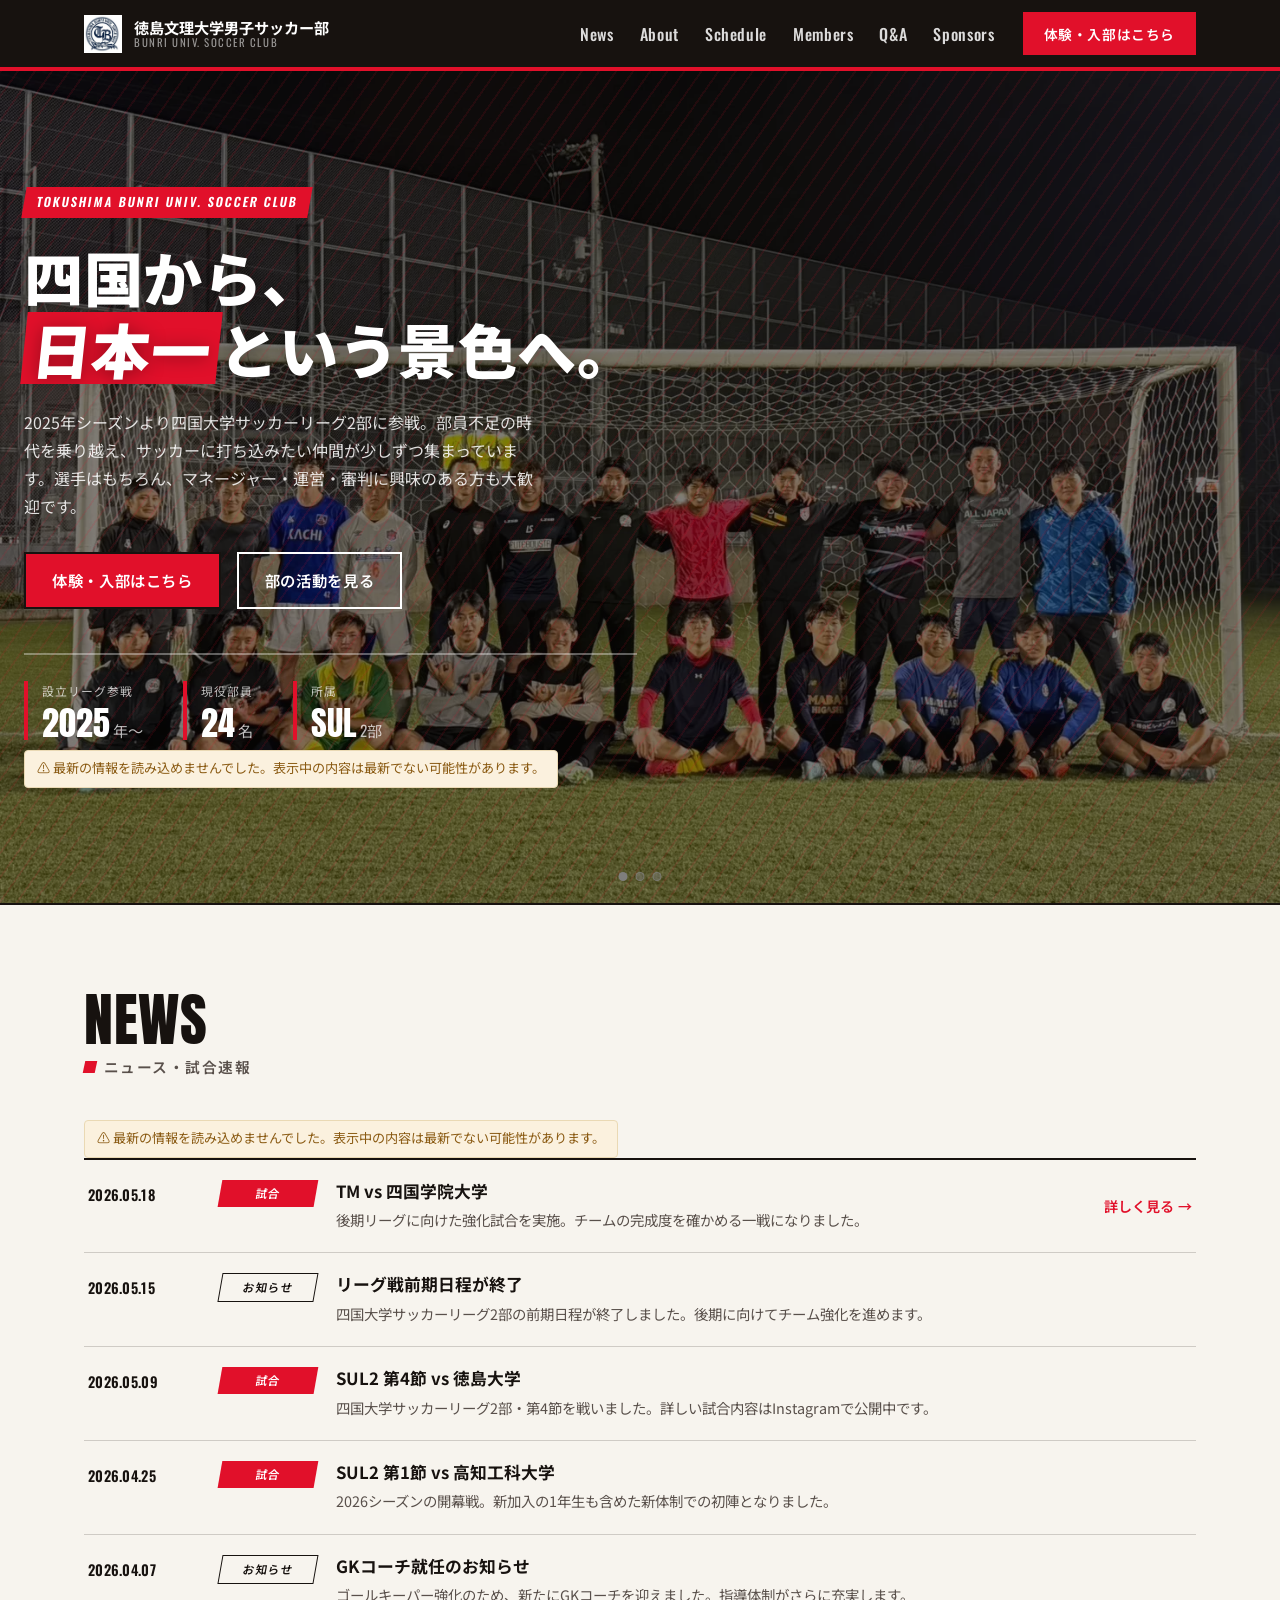
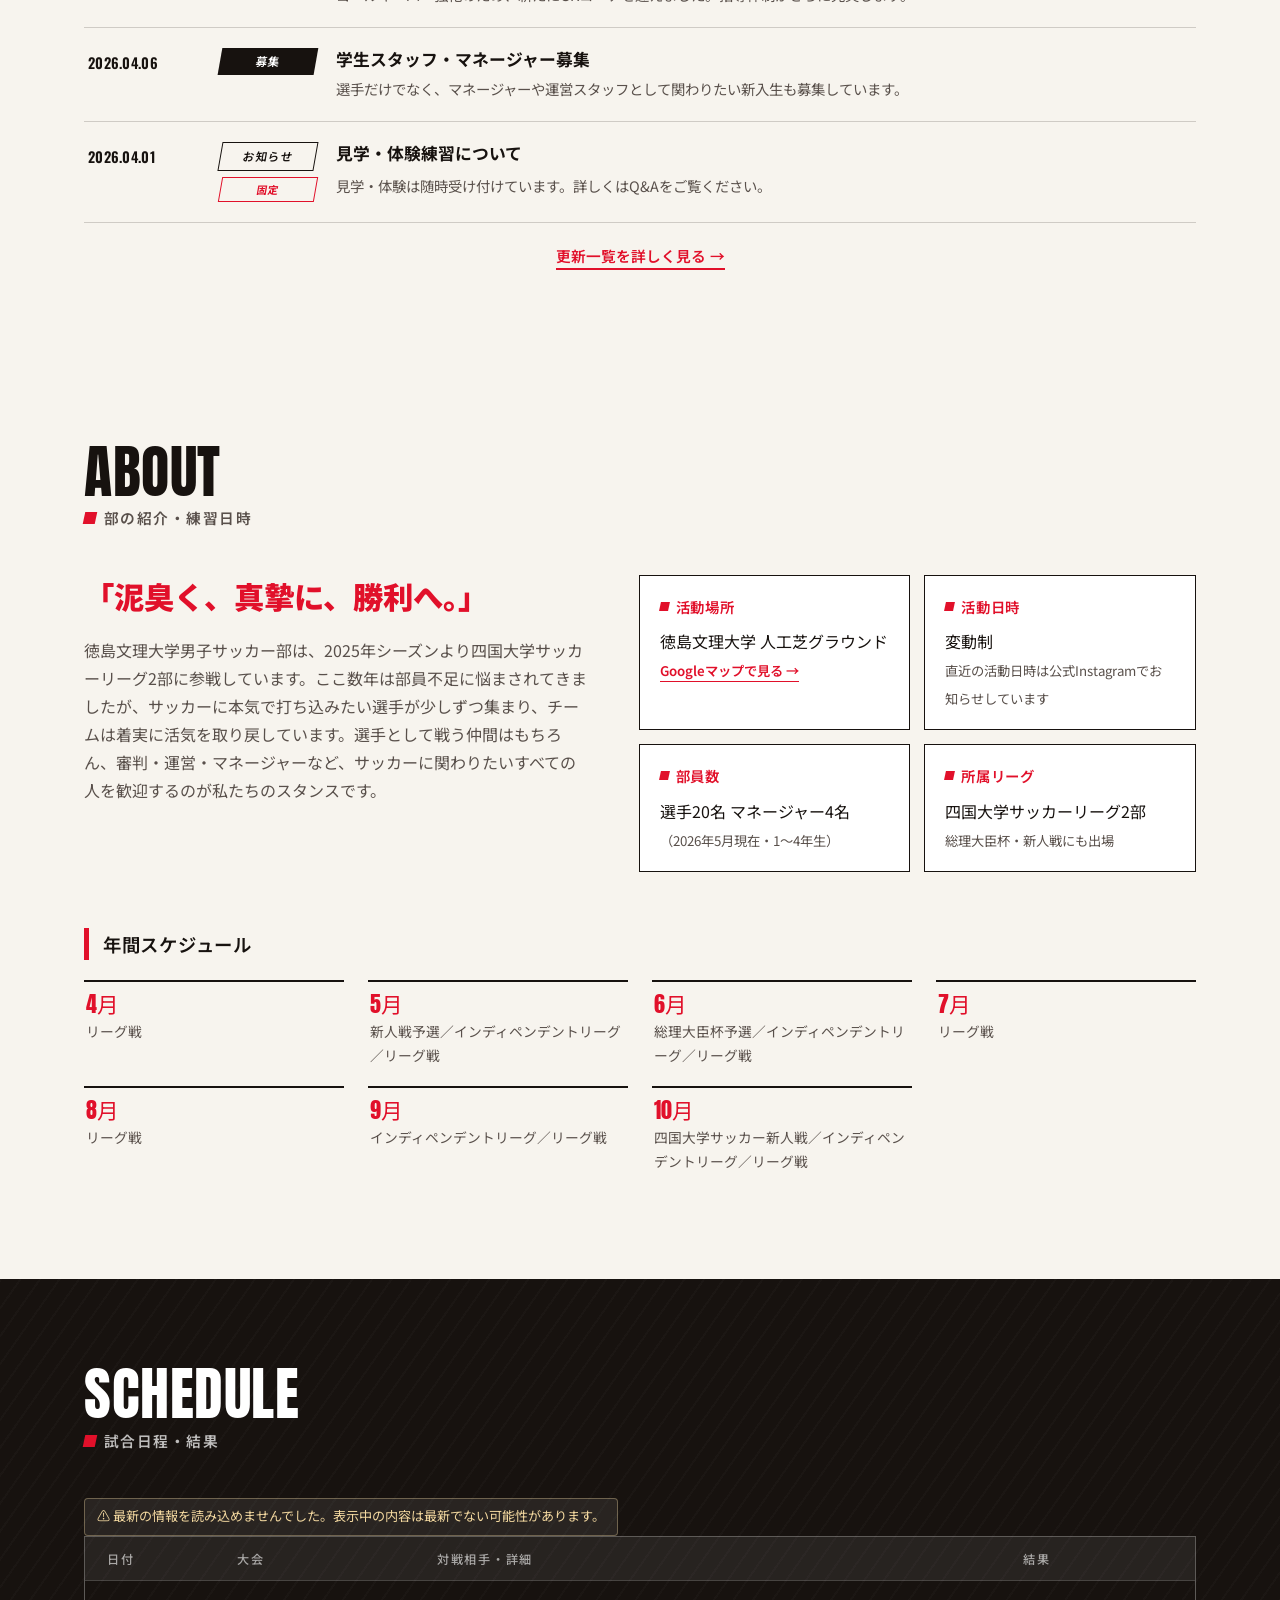
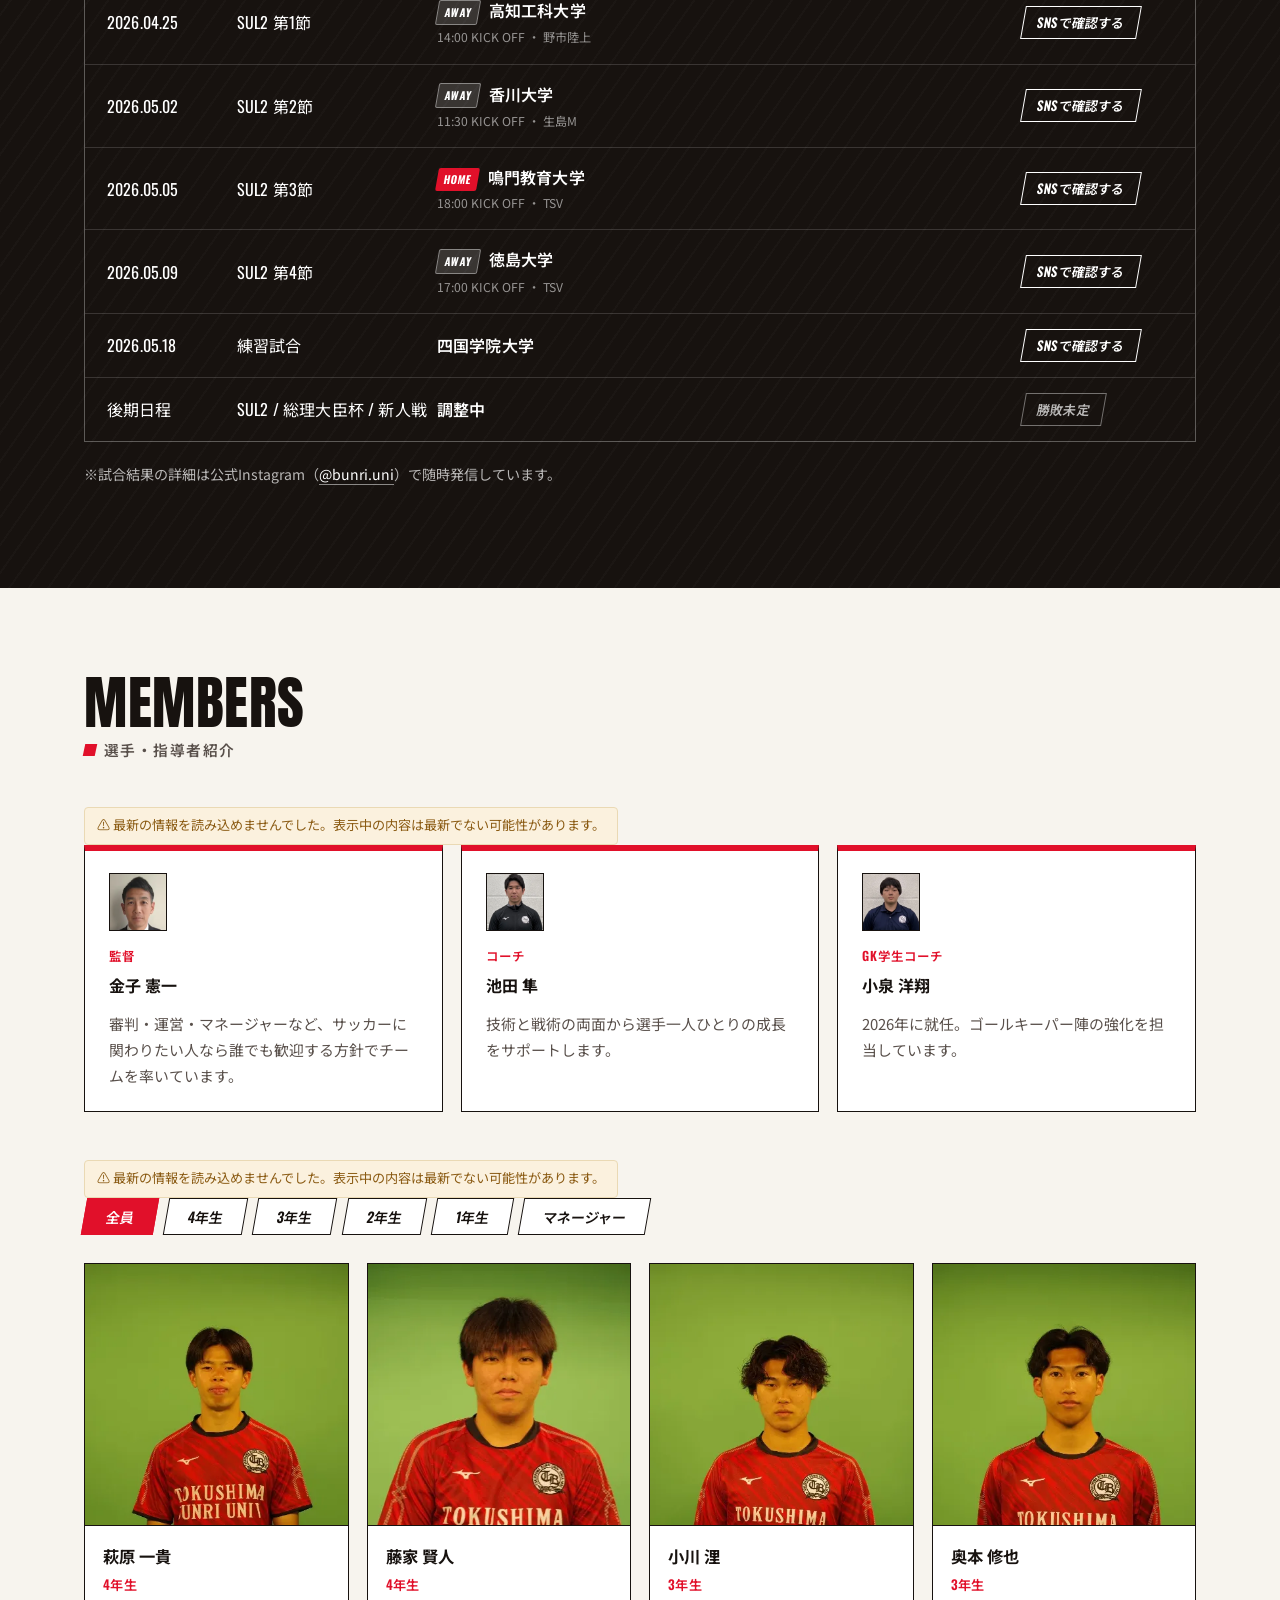
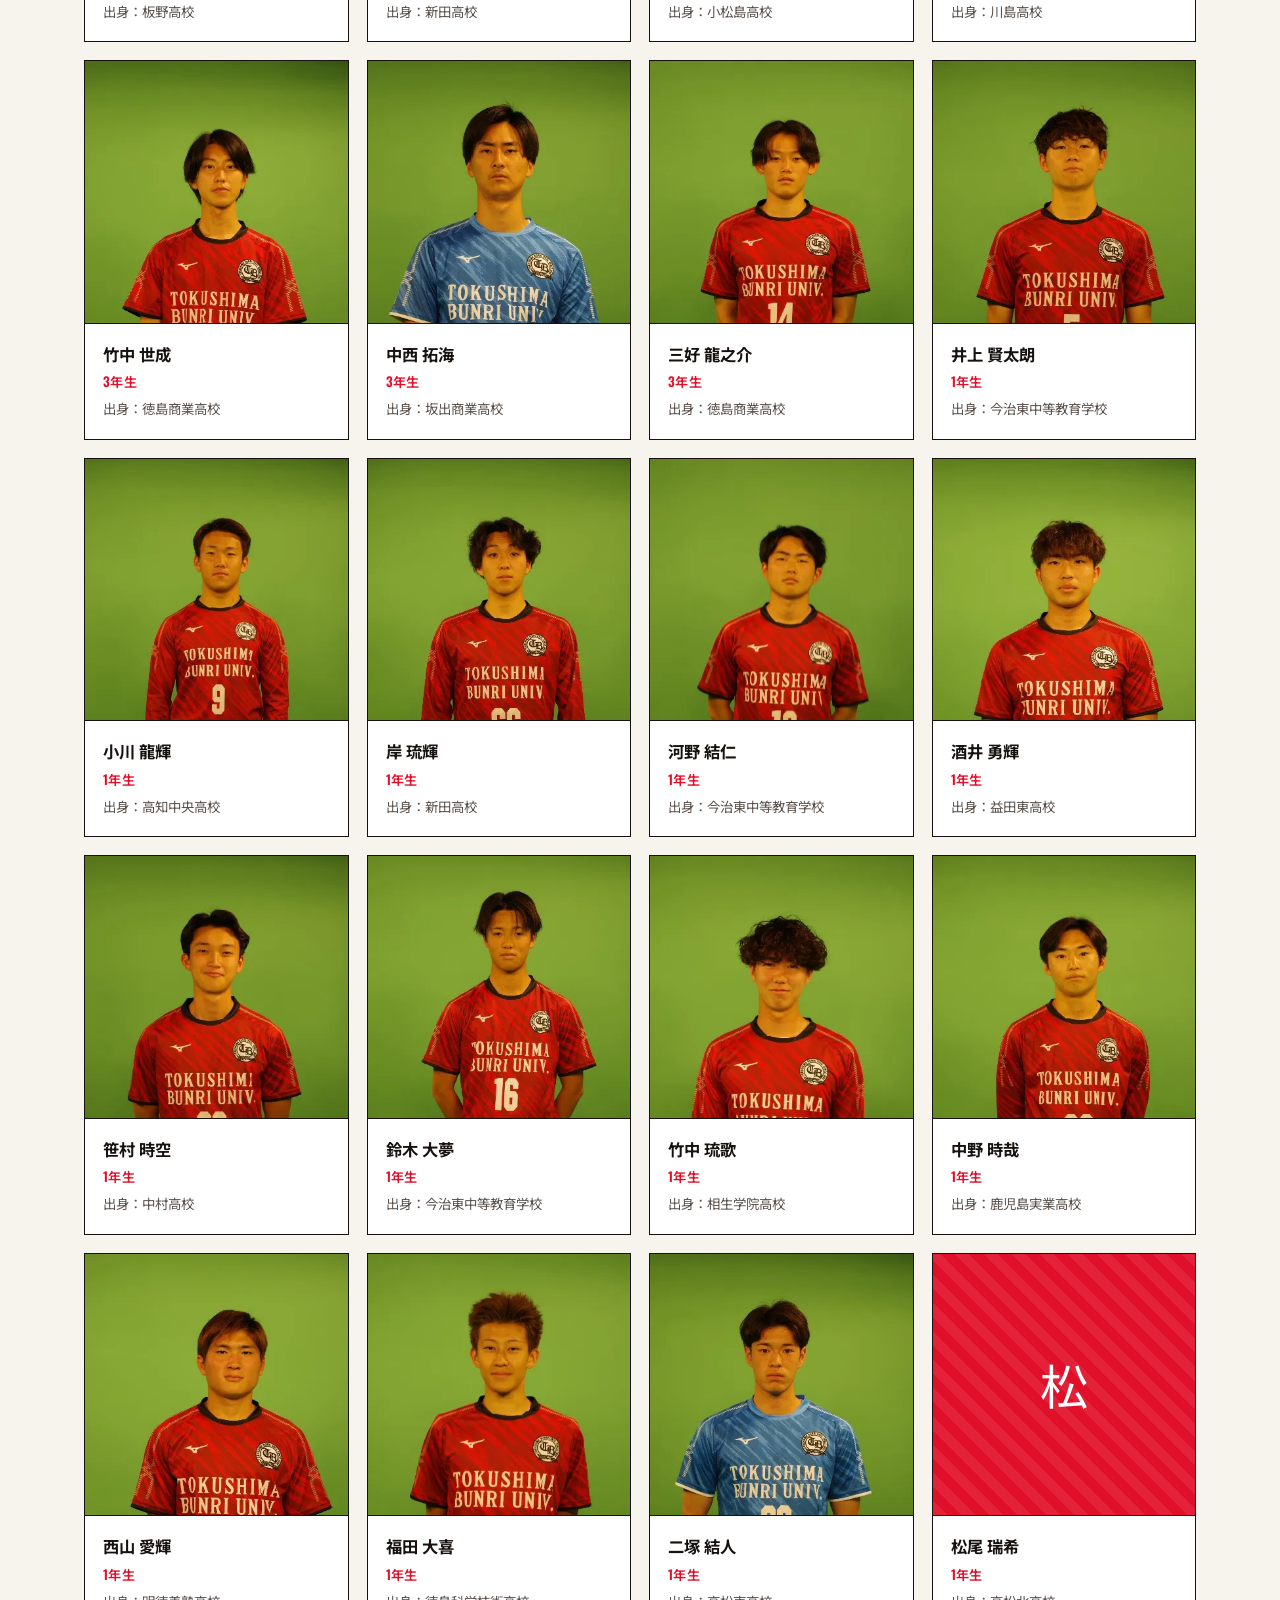
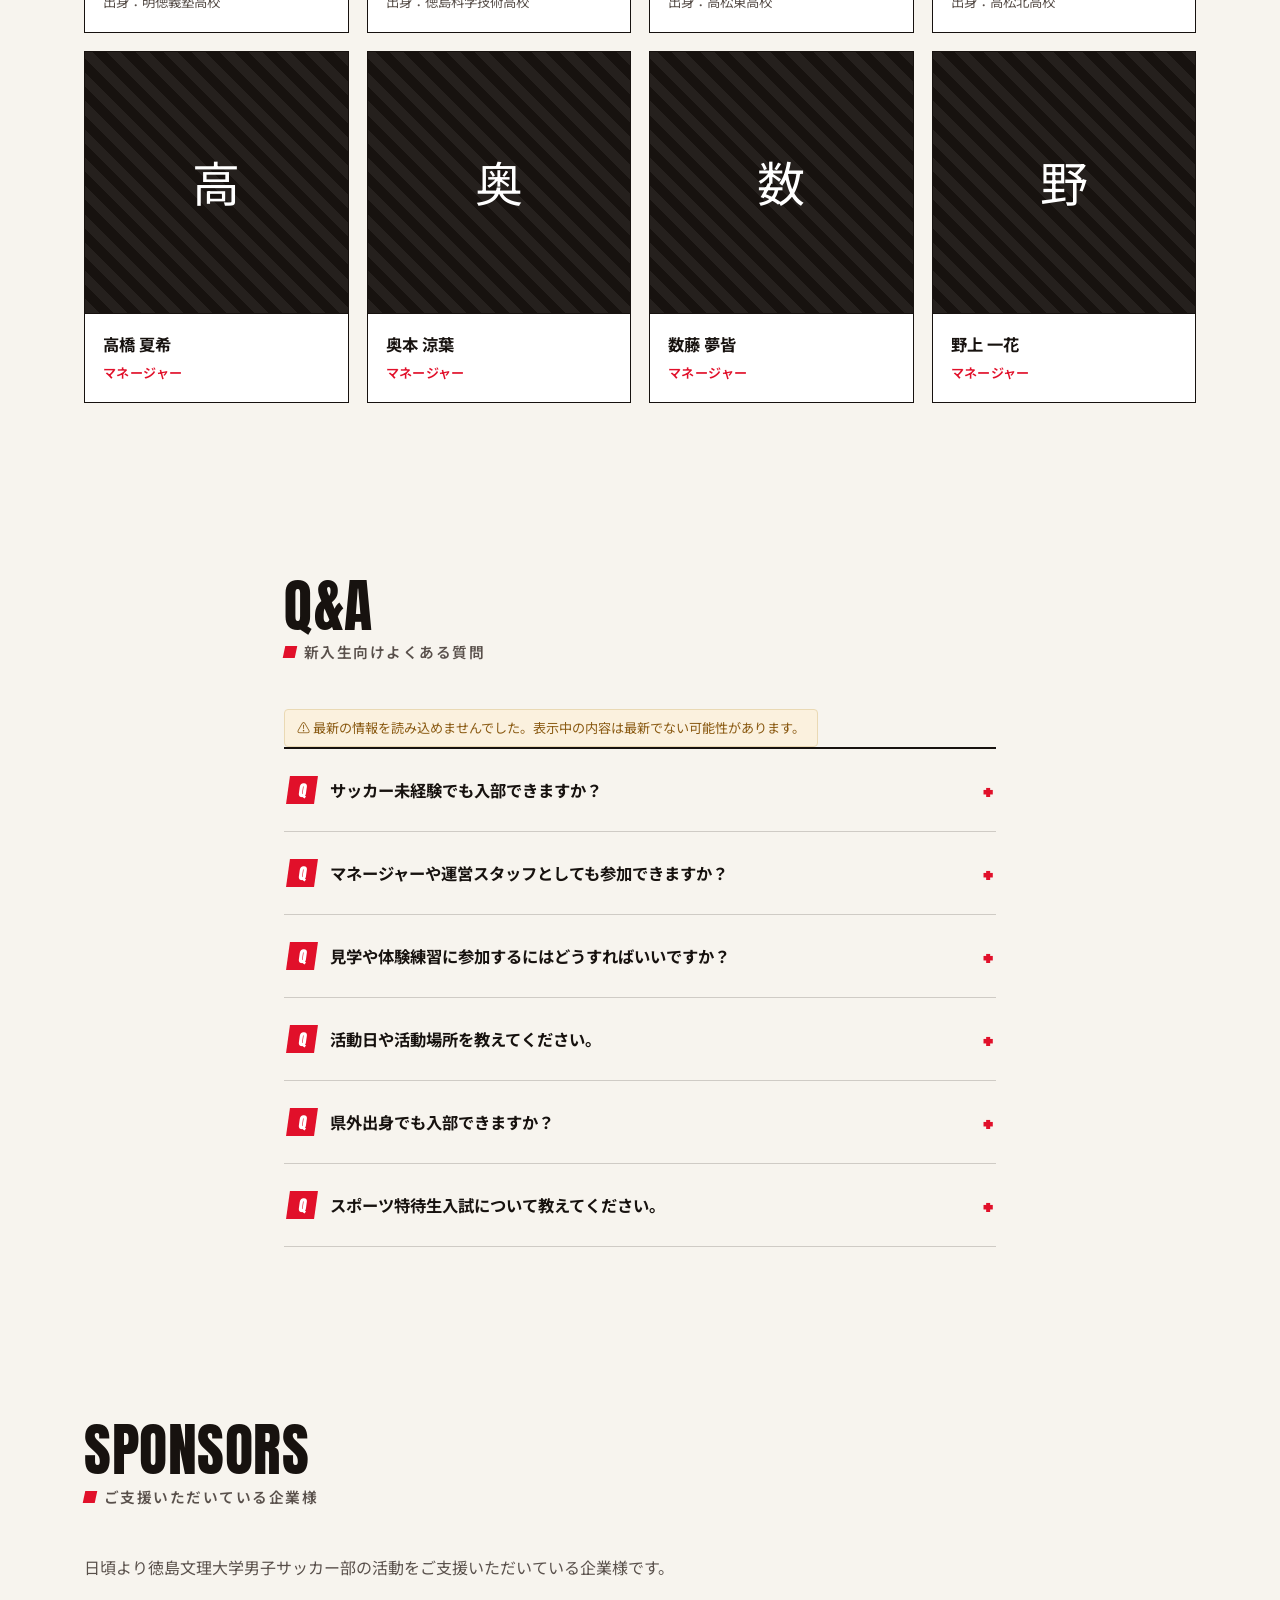
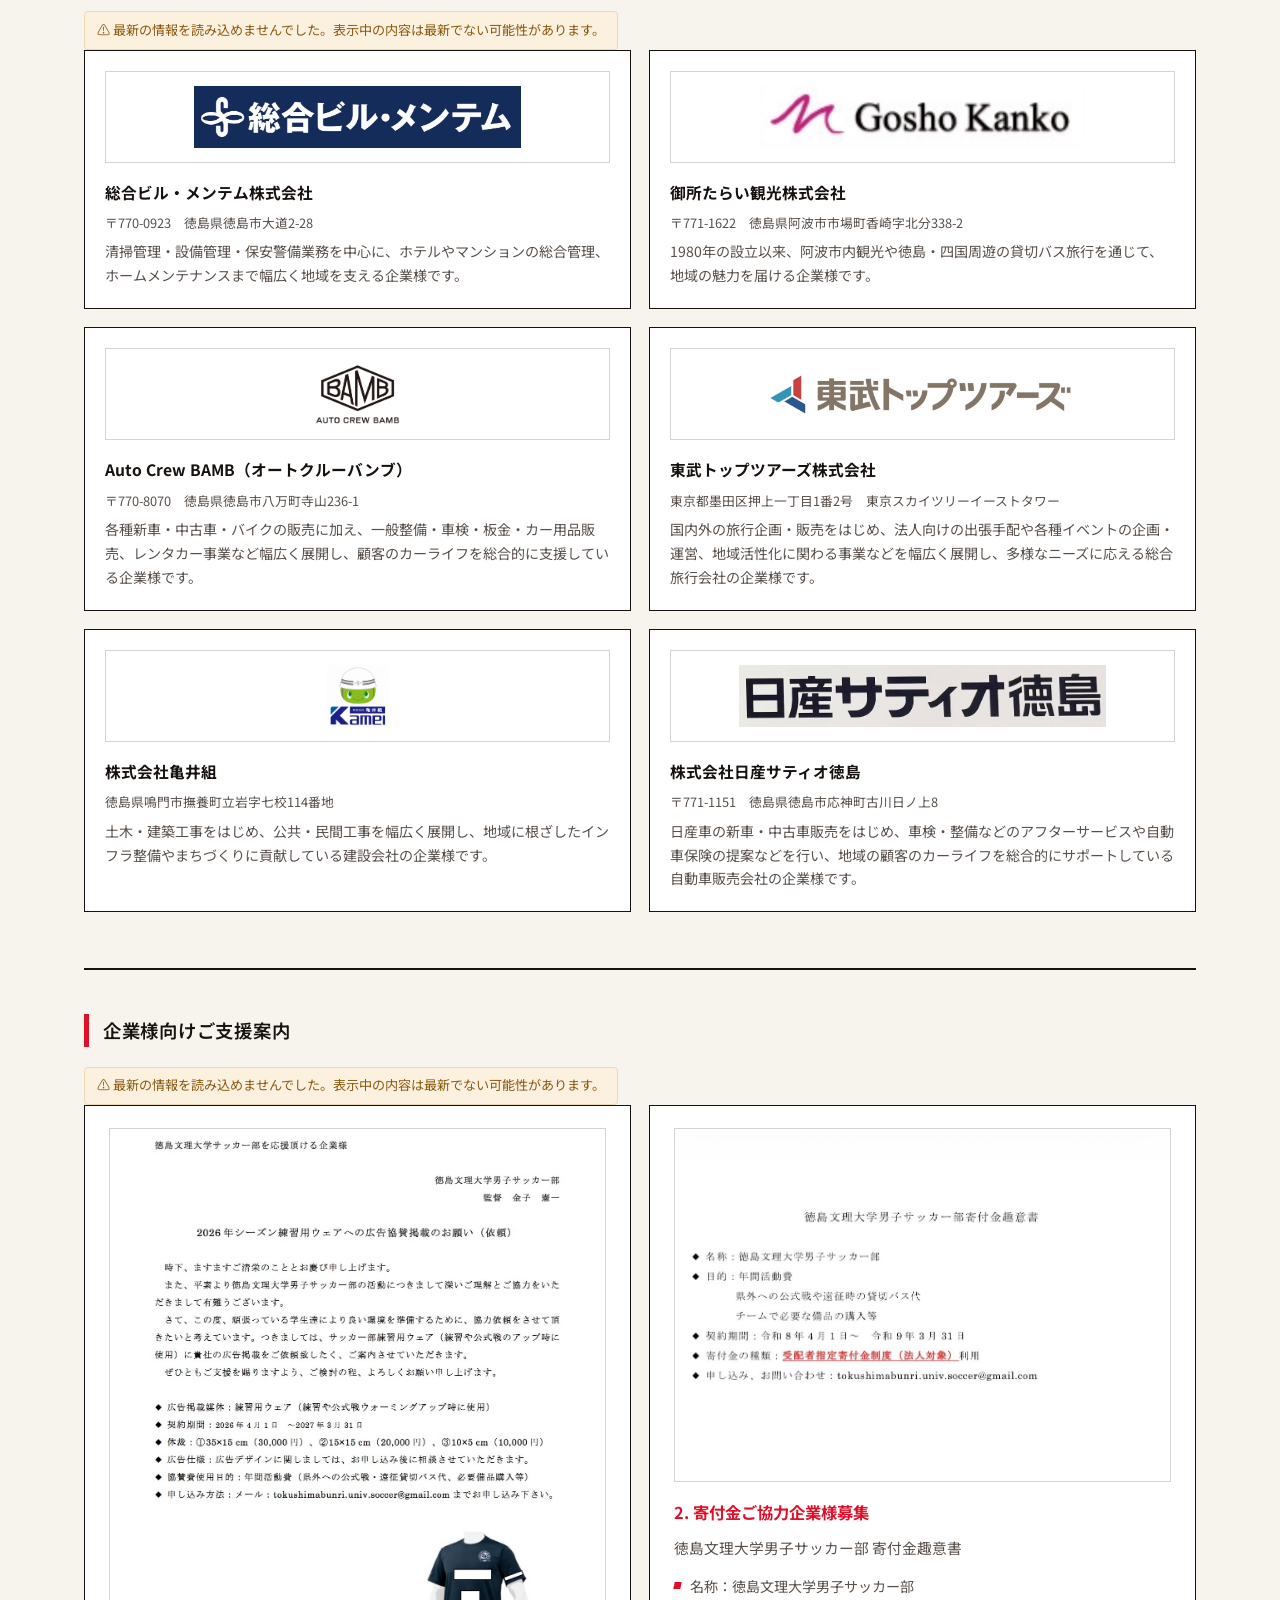
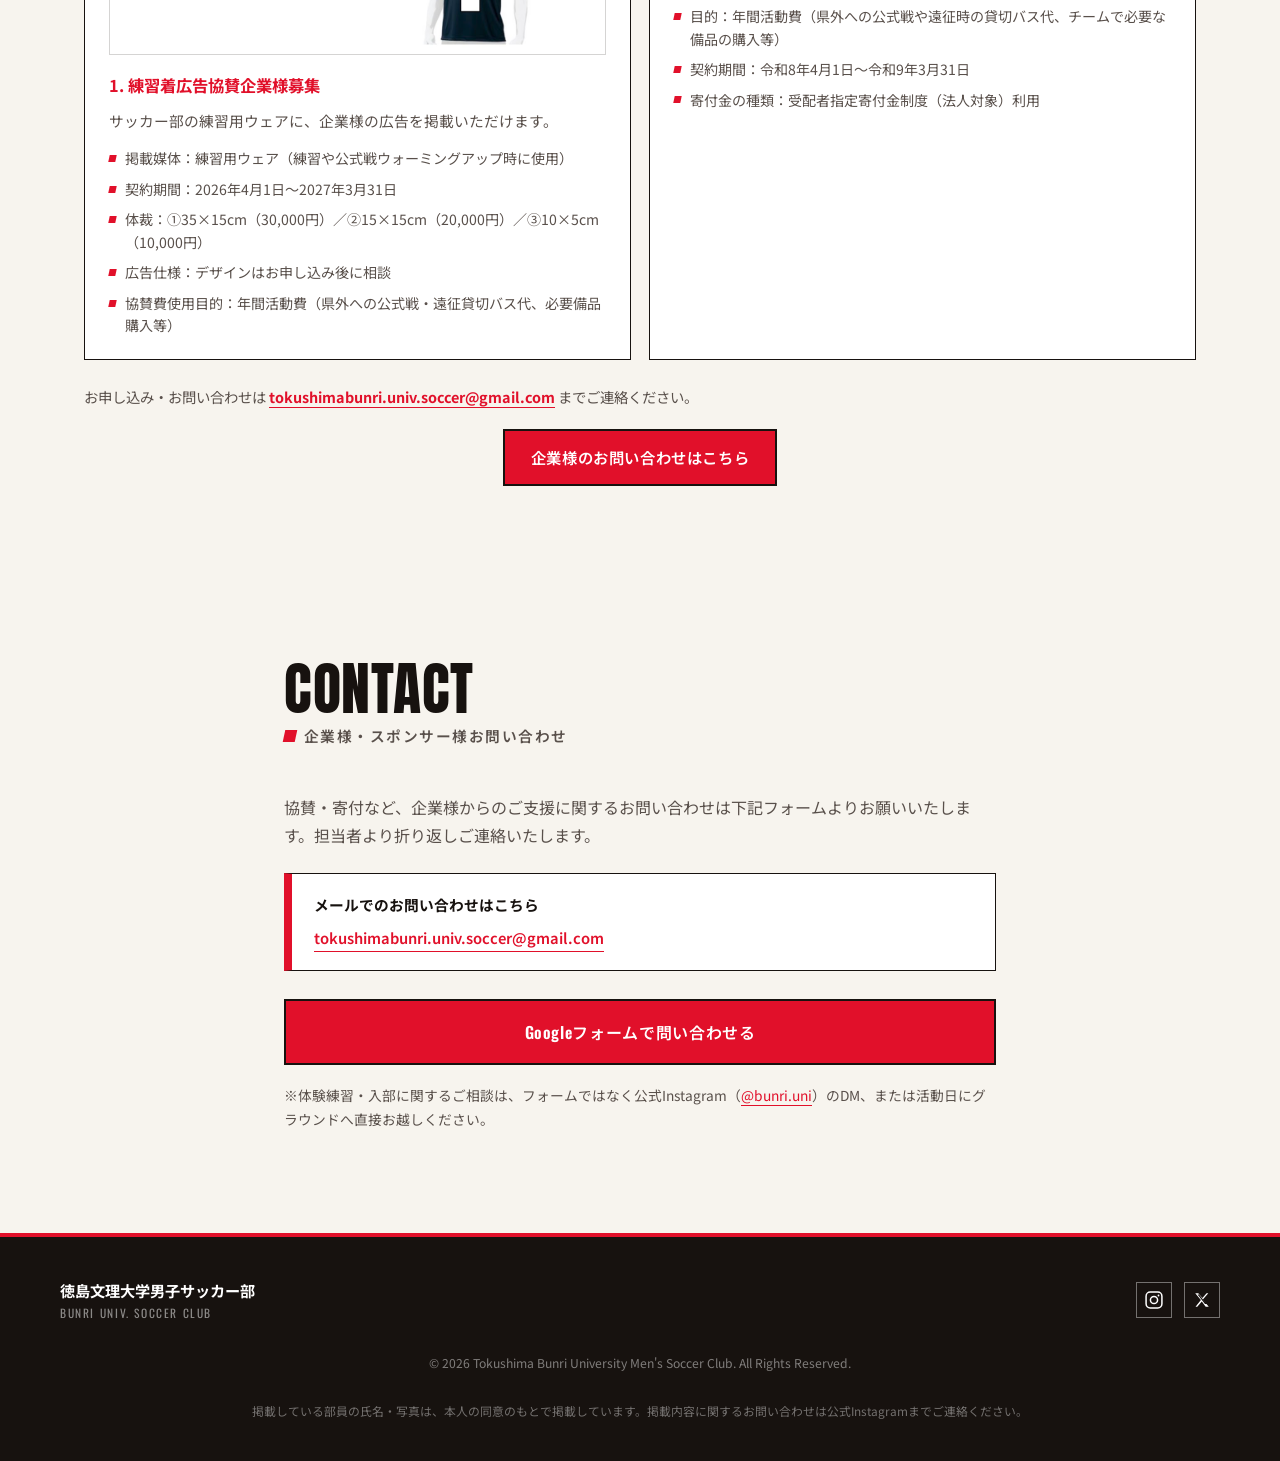
==== commit 27734acc: "Add files via upload" ====
--- a/index.html
+++ b/index.html
@@ -3,6 +3,7 @@
 <head>
 <meta charset="UTF-8">
 <meta name="viewport" content="width=device-width, initial-scale=1.0">
+<meta name="google-site-verification" content="DQB_yvfxl4hoN9bRUIr25Dn_NIeB8B-2S6glpcxXG2Q" />
 <script>
   // ブラウザが「更新（リロード）前のスクロール位置を覚えておいて自動で戻す」機能を無効にする。
   // これが有効なままだと、こちらでJSから一番上に戻しても、ブラウザが後から
